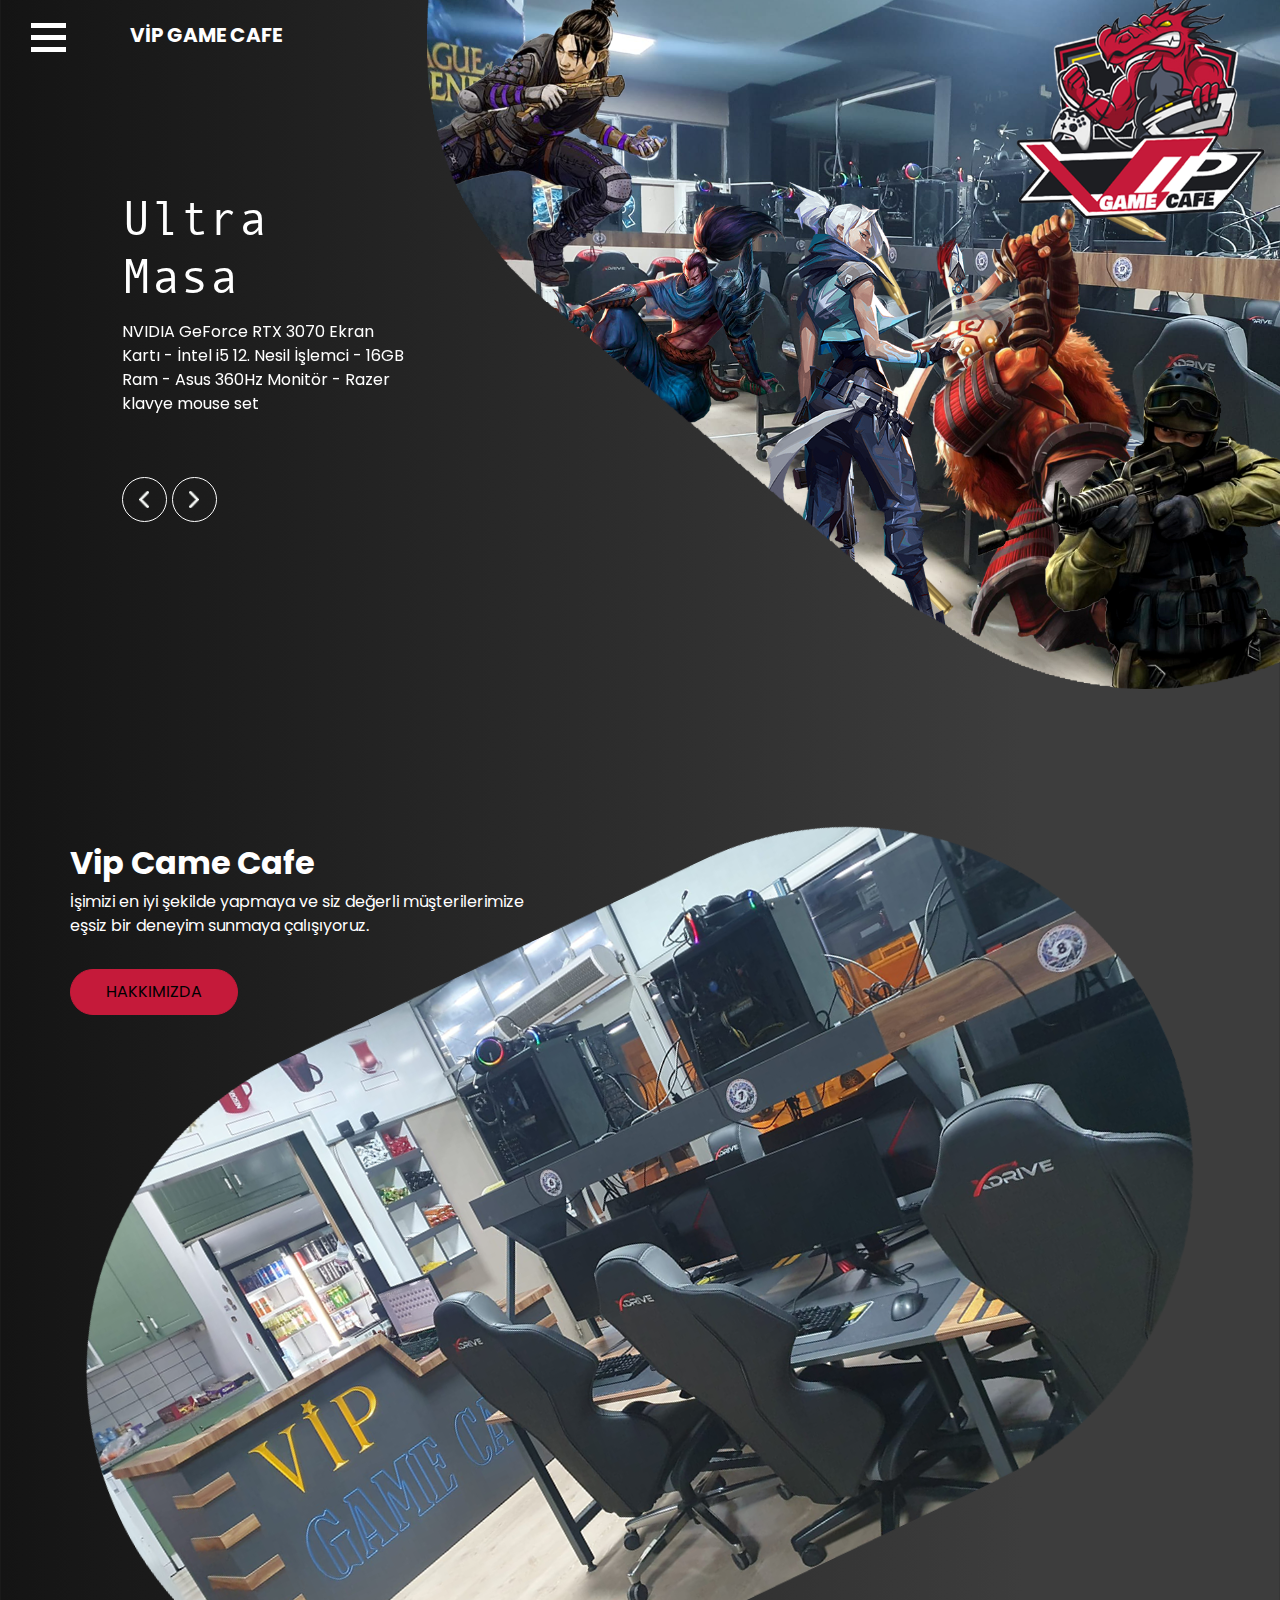
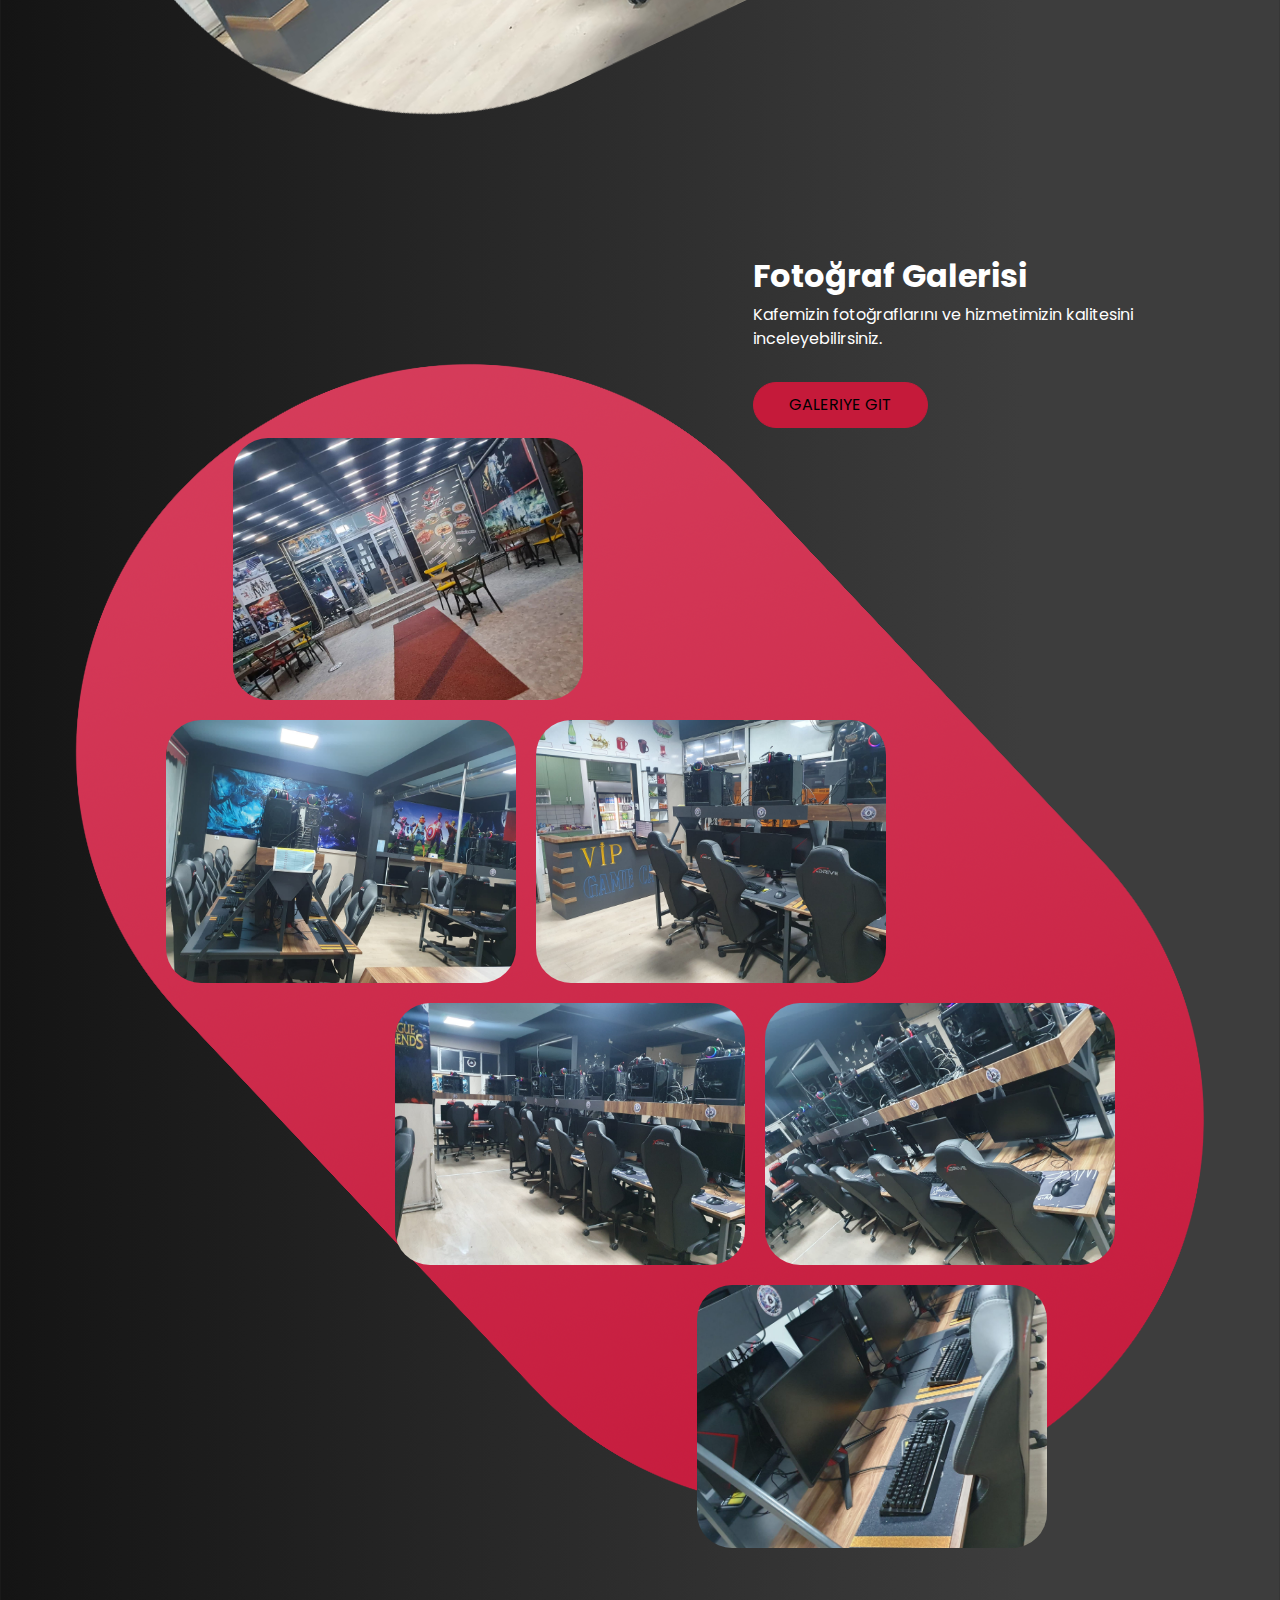
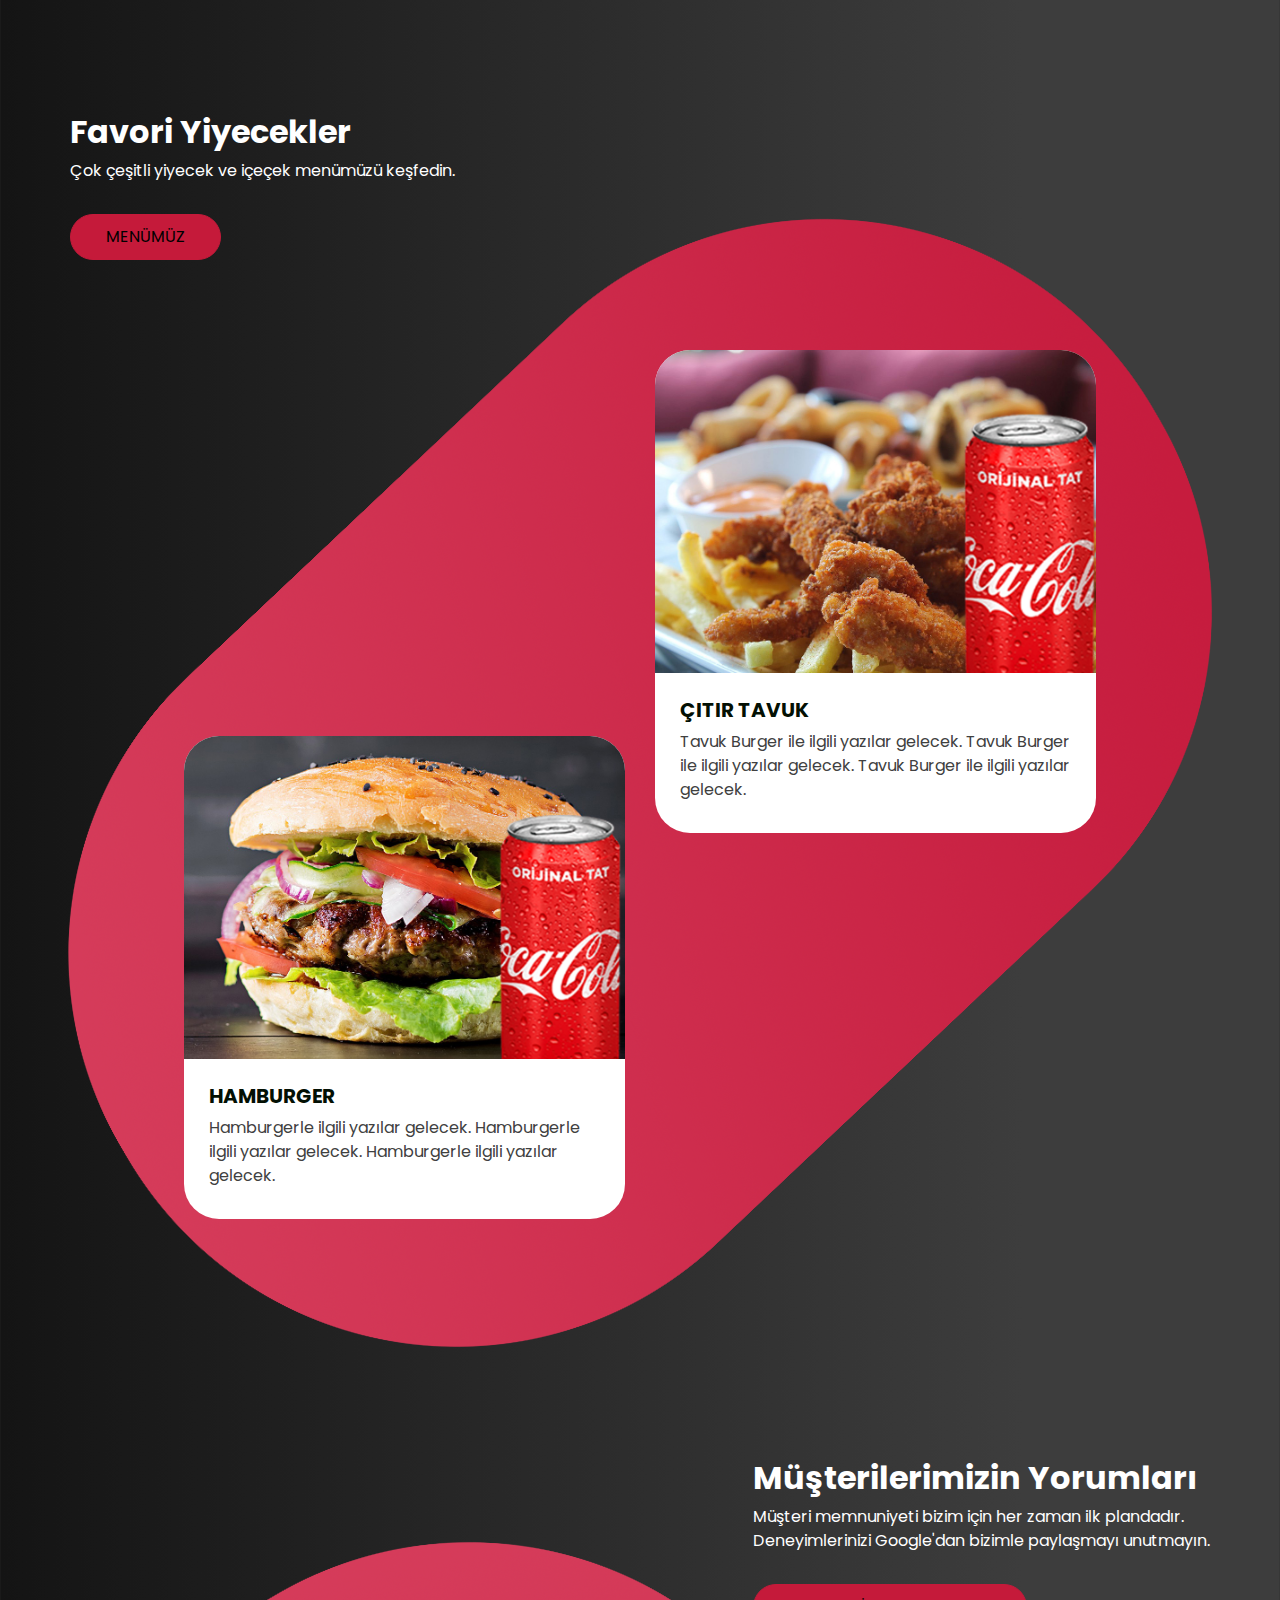
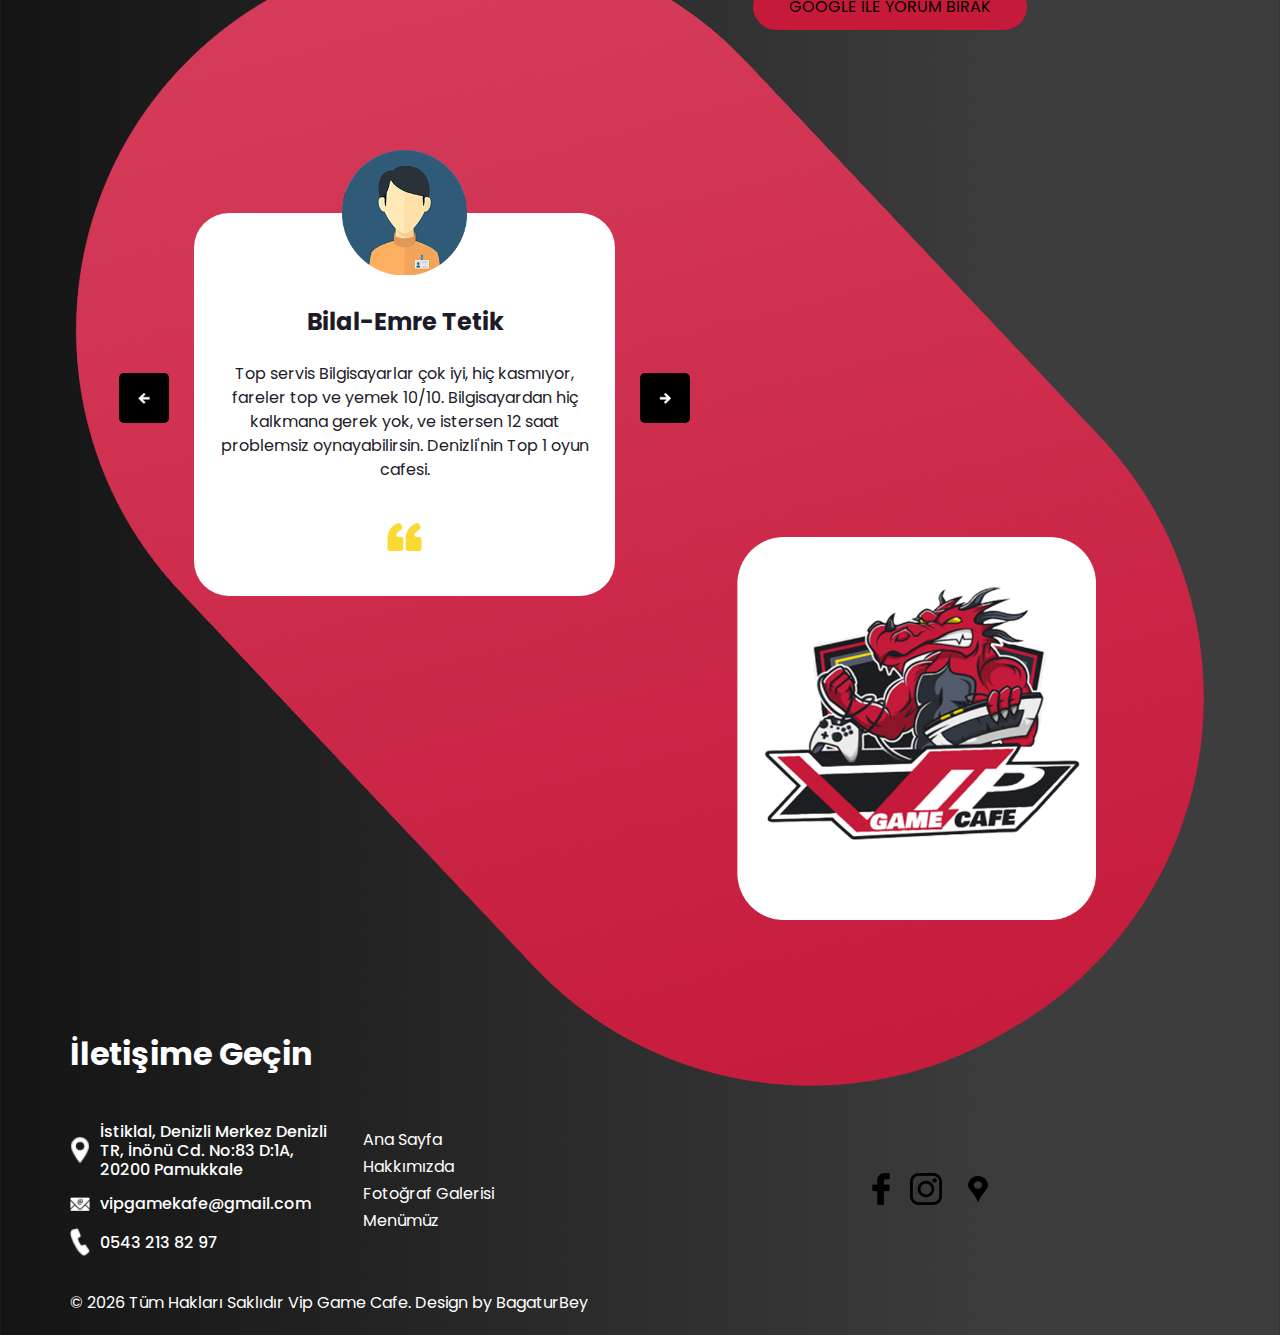
==== index.html @ 2327e2e9 "Add files via upload" ====
<!DOCTYPE html>
<html lang="en">

<head>
  <!-- Basic -->
  <meta charset="utf-8" />
  <meta http-equiv="X-UA-Compatible" content="IE=edge" />
  <!-- Mobile Metas -->
  <meta name="viewport" content="width=device-width, initial-scale=1, shrink-to-fit=no" />
  <!-- Site Metas -->
  <meta name="keywords"
    content="vipgamecafe, vip game cafe, denizli vip game cafe, denizli internet kafe, denizli internet cafe, denizli internet, internet kafe, internet kafe denizli, internet cafe denizli, denizli net, denizli game cafe, denizli game area, denizli pc game cafe, denizli pc game area, denizlinin en iyi internet kafesi, denizli en iyi internet kafe, denizlinin en iyi internet cafesi, denizli en iyi internet cafe, vipgamedenizli, denizlivipgame, vip game denizli, denizli vip game" />
  <meta name="description" content=" Denizlinin en iyi internet kafesi" />
  <meta name="author" content="bagaturbey" />

  <title>Vip Game Cafe</title>

  <!-- slider stylesheet -->
  <link rel="stylesheet" type="text/css"
    href="https://cdnjs.cloudflare.com/ajax/libs/OwlCarousel2/2.3.4/assets/owl.carousel.min.css" />

  <!-- bootstrap core css -->
  <link rel="stylesheet" type="text/css" href="css/bootstrap.css" />

  <!-- Custom styles for this template -->
  <link href=" css/style.css" rel="stylesheet" />
  <!-- responsive style -->
  <link href="css/responsive.css" rel="stylesheet" />

  <script type="text/javascript">
    (function () {
        var options = {
            whatsapp: "905432138297",
            call_to_action: "Merhaba size nasıl yardımcı olabiliriz?",
            position: "right",
        };
        var proto = document.location.protocol, host = "getbutton.io", url = proto + "//static." + host;
        var s = document.createElement('script'); s.type = 'text/javascript'; s.async = true; s.src = url + '/widget-send-button/js/init.js';
        s.onload = function () { WhWidgetSendButton.init(host, proto, options); };
        var x = document.getElementsByTagName('script')[0]; x.parentNode.insertBefore(s, x);
    })();
</script>

</head>

<body>
  <div class="hero_area">
    <!-- header section strats -->
    <header class="header_section">
      <div class="container-fluid">
        <nav class="navbar navbar-expand-lg custom_nav-container d-block">
          <div class="main_nav_menu">
            <div class="fk_width">
              <div class="custom_menu-btn">
                <button onclick="openNav()">
                  <span class="s-1"> </span>
                  <span class="s-2"> </span>
                  <span class="s-3"> </span>
                </button>
              </div>
              <div id="myNav" class="overlay">
                <div class="overlay-content">
                  <a class="" href="index.html">AnaSayfa <span class="sr-only">(current)</span></a>
                  <a class="" href="about.html">Hakkımızda </a>
                  <a class="" href="gallery.html">Fotoğraf Galerisi </a>
                  <a class="" href="blog.html">Menümüz </a>
                </div>
              </div>
            </div>
            <a class="navbar-brand" href="index.html">
              <span>
                VİP GAME CAFE
              </span>
            </a>
          </div>
        </nav>
      </div>
    </header>
    <!-- end header section -->

    <!-- slider section -->
    <section class=" slider_section position-relative">
      <div class="container-fluid">
        <div class="row slider-row">
          <div class="col-lg-3 offset-lg-1">
            <div id="carouselExampleIndicators" class="carousel slide" data-ride="carousel">
              <div class="carousel-inner">
                <div class="carousel-item active">
                  <div class="detail-box">
                    <h1>
                      Ultra <br />
                      Masa
                    </h1>
                    <p>
                      NVIDIA GeForce RTX 3070 Ekran Kartı - İntel i5 12. Nesil İşlemci - 16GB Ram - Asus 360Hz Monitör - Razer klavye mouse set
                    </p>
                  </div>
                </div>
                <div class="carousel-item">
                  <div class="detail-box">
                    <h1>
                      Plus <br />
                      Masa
                    </h1>
                    <p>
                      NVIDIA GeForce RTX 3060Ti Ekran Karı - İntel i5 11. Nesil İşlemci - 16GB Ram - Asus 240Hz Monitör - Razer klavye mouse set
                    </p>
                  </div>
                </div>
                <div class="carousel-item">
                  <div class="detail-box">
                    <h1>
                      Vip <br />
                      Masa
                    </h1>
                    <p>
                      NVIDIA GeForce RTX 2060 & 2060 Super Ekran Karı - İntel i5 10. Nesil İşlemci - 16GB Ram - 165Hz & 144Hz Monitör - Razer klavye mouse set
                    </p>
                  </div>
                </div>
              </div>
              <div class="carousel_control-box">
                <div class="carousel_btn-container">
                  <a class="carousel-control-prev" href="#carouselExampleIndicators" role="button" data-slide="prev">
                    <span class="sr-only">Previous</span>
                  </a>
                  <a class="carousel-control-next" href="#carouselExampleIndicators" role="button" data-slide="next">
                    <span class="sr-only">Next</span>
                  </a>
                </div>
              </div>
            </div>
          </div>
          <div class="col-lg-8 px-0">
            <div class="img-box">
              <img src="images/slider-img.png" alt="vipgamecafe, vip game cafe" />
            </div>
          </div>
        </div>
      </div>
    </section>
    <!-- end slider section -->
  </div>

  <!-- about section -->

  <section class="about_section layout_padding">
    <div class="container">
      <div class="row">
        <div class="col-md-5">
          <div class="detail-box">
            <div class="heading_container">
              <h2>
                Vip Came Cafe
              </h2>
              <p>
                İşimizi en iyi şekilde yapmaya ve siz değerli müşterilerimize eşsiz bir deneyim sunmaya çalışıyoruz.
              </p>
              <a href="about.html">
                Hakkımızda
              </a>
            </div>
          </div>
        </div>
      </div>
    </div>
    <div class="img-box">
      <img src="images/about-img.png" class="about-img" alt="vipgamecafe, vip game cafe" />
    </div>
  </section>

  <!-- end about section -->

  <!-- gallery section -->
  <section class="gallery_section layout_padding-top">
    <div class="container">
      <div class="row">
        <div class="col-lg-5 ml-auto">
          <div class="heading_container">
            <h2>
              Fotoğraf Galerisi
            </h2>
            <p>
              Kafemizin fotoğraflarını ve hizmetimizin kalitesini inceleyebilirsiniz.
            </p>
            <a href="gallery.html">
              Galeriye Git
            </a>
          </div>
        </div>
      </div>
    </div>
    <div class="gallery_container">
      <div class="gallery_bg">
        <img src="images/gallery-bg.png" alt="vipgamecafe, vip game cafe" />
      </div>
      <div class="container">
        <div class="gallery_box">
          <div class="box b1">
            <div class="img-box">
              <img src="images/gallery-1.jpg" alt="vipgamecafe, vip game cafe" />
            </div>
          </div>
          <div class="box b2">
            <div class="img-box">
              <img src="images/gallery-2.jpg" alt="vipgamecafe, vip game cafe" />
            </div>
            <div class="img-box">
              <img src="images/gallery-3.jpg" alt="vipgamecafe, vip game cafe" />
            </div>
          </div>
          <div class="box b3">
            <div class="img-box">
              <img src="images/gallery-4.jpg" alt="vipgamecafe, vip game cafe" />
            </div>
            <div class="img-box">
              <img src="images/gallery-5.jpg" alt="vipgamecafe, vip game cafe" />
            </div>
          </div>
          <div class="box b4">
            <div class="img-box">
              <img src="images/gallery-6.jpg" alt="vipgamecafe, vip game cafe" />
            </div>
          </div>
        </div>
      </div>
    </div>
  </section>
  <!-- end gallery section -->

  <!-- blog section -->

  <section class="blog_section layout_padding">
    <div class="container">
      <div class="row">
        <div class="col-md-5">
          <div class="detail-box">
            <div class="heading_container">
              <h2>
                Favori Yiyecekler
              </h2>
              <p>
                Çok çeşitli yiyecek ve içeçek menümüzü keşfedin.
              </p>
              <a href="blog.html">
                Menümüz
              </a>
            </div>
          </div>
        </div>
      </div>
    </div>
    <div class="blog_container">
      <div class="blog_bg">
        <img src="images/gallery-bg.png" alt="vipgamecafe, vip game cafe" />
      </div>
      <div class="container">
        <div class="blog_box">
          <div class="row">
            <div class="col-md-6">
              <div class="box b1">
                <div class="img-box">
                  <img src="images/blog4.jpg" alt="vipgamecafe, vip game cafe" />
                </div>
                <div class="blog-detail">
                  <div class="blog_title">
                    <h5>
                      Hamburger
                    </h5>
                  </div>
                  <p>
                    Hamburgerle ilgili yazılar gelecek. Hamburgerle ilgili yazılar gelecek. Hamburgerle ilgili yazılar
                    gelecek.
                  </p>
                </div>
              </div>
            </div>
            <div class="col-md-6">
              <div class="box b2">
                <div class="img-box">
                  <img src="images/blog1.jpg" alt="vipgamecafe, vip game cafe" />
                </div>
                <div class="blog-detail">
                  <div class="blog_title">
                    <h5>
                      Çıtır Tavuk
                    </h5>
                  </div>
                  <p>
                    Tavuk Burger ile ilgili yazılar gelecek. Tavuk Burger ile ilgili yazılar gelecek. Tavuk Burger ile
                    ilgili yazılar gelecek.
                  </p>
                </div>
              </div>
            </div>
          </div>
        </div>
      </div>
    </div>
  </section>

  <!-- end blog section -->

  <!-- client section -->

  <section class="client_section layout_padding">
    <div class="container">
      <div class="row">
        <div class="col-lg-5 ml-auto">
          <div class="heading_container">
            <h2>
              Müşterilerimizin Yorumları
            </h2>
            <p>
              Müşteri memnuniyeti bizim için her zaman ilk plandadır. Deneyimlerinizi Google'dan bizimle paylaşmayı unutmayın.
            </p>
            <a href="https://goo.gl/maps/Cx3N8Kkqmcoa3sSp8">
              GOOGLE İLE YORUM BIRAK
            </a>
          </div>
        </div>
      </div>
    </div>
    <div class="client_container">
      <div class="client_bg">
        <img src="images/gallery-bg.png" alt="vipgamecafe, vip game cafe" />
      </div>
      <div class="container">
        <div class="client_box">
          <div class="row">
            <div class="col-lg-6">
              <div class="box b1">
                <div id="carouselExampleControls" class="carousel slide" data-ride="carousel">
                  <div class="carousel-inner">
                    <div class="carousel-item active">
                      <div class="client_content-box layout_padding">
                        <div class="img-box">
                          <img src="images/client.png" alt="vipgamecafe, vip game cafe" />
                        </div>
                        <div class="detail-box">
                          <h4>
                            Bilal-Emre Tetik
                          </h4>
                          <p>
                            Top servis
                            Bilgisayarlar çok iyi, hiç kasmıyor, fareler top ve yemek 10/10. Bilgisayardan hiç kalkmana
                            gerek yok, ve istersen 12 saat problemsiz oynayabilirsin.
                            Denizli'nin Top 1 oyun cafesi.
                          </p>
                          <img src="images/quote.png" alt="vipgamecafe, vip game cafe" />
                        </div>
                      </div>
                    </div>
                    <div class="carousel-item">
                      <div class="client_content-box layout_padding">
                        <div class="img-box">
                          <img src="images/client.png" alt="vipgamecafe, vip game cafe" />
                        </div>
                        <div class="detail-box">
                          <h4>
                            Barkın Alkaya
                          </h4>
                          <p>
                            Müşteriyle ilgilenme çok iyi yemekleri harika hijyeni temizliği iyi kısacası tavsiye ederim
                            sağlam makinelere sahip
                          </p>
                          <img src="images/quote.png" alt="vipgamecafe, vip game cafe" />
                        </div>
                      </div>
                    </div>
                    <div class="carousel-item">
                      <div class="client_content-box layout_padding">
                        <div class="img-box">
                          <img src="images/client.png" alt="" />
                        </div>
                        <div class="detail-box">
                          <h4>
                            görkem (FearLess 1920)
                          </h4>
                          <p>
                            Kulaklık klavye mouse ateş ediyo fiyatları uygun sitemleri fena kaliteli bir mekan oyun
                            oynamak için müthiş bir yer
                          </p>
                          <img src="images/quote.png" alt="vipgamecafe, vip game cafe" />
                        </div>
                      </div>
                    </div>
                    <div class="carousel-item">
                      <div class="client_content-box layout_padding">
                        <div class="img-box">
                          <img src="images/client.png" alt="vipgamecafe, vip game cafe" />
                        </div>
                        <div class="detail-box">
                          <h4>
                            Mustafa Solak
                          </h4>
                          <p>
                            Aşırı kaliteli hizmet ve kaliteli sistemler bunların yanına birde mükemmel tostlar ve
                            hamburgerler tek kelimeyle mükemmel.
                          </p>
                          <img src="images/quote.png" alt="vipgamecafe, vip game cafe" />
                        </div>
                      </div>
                    </div>
                    <div class="carousel-item">
                      <div class="client_content-box layout_padding">
                        <div class="img-box">
                          <img src="images/client.png" alt="vipgamecafe, vip game cafe" />
                        </div>
                        <div class="detail-box">
                          <h4>
                            Emre Kaan
                          </h4>
                          <p>
                            Sistemler kaliteli ve fiyatı uygun hizmet çok güzel ilgili çalışanlar var aynı zamanda
                            atıştırmalıklar ve yemekler efsane
                          </p>
                          <img src="images/quote.png" alt="vipgamecafe, vip game cafe" />
                        </div>
                      </div>
                    </div>
                    <div class="carousel-item">
                      <div class="client_content-box layout_padding">
                        <div class="img-box">
                          <img src="images/client.png" alt="vipgamecafe, vip game cafe" />
                        </div>
                        <div class="detail-box">
                          <h4>
                            Tolga İnal
                          </h4>
                          <p>
                            Vakit geçirmek için çok güzel bir işletme
                          </p>
                          <img src="images/quote.png" alt="vipgamecafe, vip game cafe" />
                        </div>
                      </div>
                    </div>
                    <div class="carousel-item">
                      <div class="client_content-box layout_padding">
                        <div class="img-box">
                          <img src="images/client.png" alt="vipgamecafe, vip game cafe" />
                        </div>
                        <div class="detail-box">
                          <h4>
                            Selim Sertoğlu
                          </h4>
                          <p>
                            Yeni menuye bayıldım müthiş hijyenik bir kafe tavsiye ederim herkese
                          </p>
                          <img src="images/quote.png" alt="vipgamecafe, vip game cafe" />
                        </div>
                      </div>
                    </div>
                    <div class="carousel-item">
                      <div class="client_content-box layout_padding">
                        <div class="img-box">
                          <img src="images/client.png" alt="vipgamecafe, vip game cafe" />
                        </div>
                        <div class="detail-box">
                          <h4>
                            Eren Sözbilir
                          </h4>
                          <p>
                            Kaliteli ve arkadaş ortamı güzel bir kafe.
                          </p>
                          <img src="images/quote.png" alt="vipgamecafe, vip game cafe" />
                        </div>
                      </div>
                    </div>
                    <div class="carousel-item">
                      <div class="client_content-box layout_padding">
                        <div class="img-box">
                          <img src="images/client.png" alt="vipgamecafe, vip game cafe" />
                        </div>
                        <div class="detail-box">
                          <h4>
                            Kayra Baby
                          </h4>
                          <p>
                            Bilgisayarlar mükemmel fiyatlar uygun 2-3 kere gitmeme rağmen gerçekten uygun fiyatlı
                          </p>
                          <img src="images/quote.png" alt="vipgamecafe, vip game cafe" />
                        </div>
                      </div>
                    </div>
                    <div class="carousel-item">
                      <div class="client_content-box layout_padding">
                        <div class="img-box">
                          <img src="images/client.png" alt="vipgamecafe, vip game cafe" />
                        </div>
                        <div class="detail-box">
                          <h4>
                            Emre kaan Dönmez
                          </h4>
                          <p>
                            Kaliteli hizmet güzel yemekler ve samimi ortam çok güzel
                          </p>
                          <img src="images/quote.png" alt="vipgamecafe, vip game cafe" />
                        </div>
                      </div>
                    </div>
                    <div class="carousel-item">
                      <div class="client_content-box layout_padding">
                        <div class="img-box">
                          <img src="images/client.png" alt="vipgamecafe, vip game cafe" />
                        </div>
                        <div class="detail-box">
                          <h4>
                            Abdurrahman kocadağ
                          </h4>
                          <p>
                            Yeni menuler harika. Cıtır tavuk cizburger lezzetkeri harika
                          </p>
                          <img src="images/quote.png" alt="vipgamecafe, vip game cafe" />
                        </div>
                      </div>
                    </div>
                    <div class="carousel-item">
                      <div class="client_content-box layout_padding">
                        <div class="img-box">
                          <img src="images/client.png" alt="vipgamecafe, vip game cafe" />
                        </div>
                        <div class="detail-box">
                          <h4>
                            Kemal Taşkın
                          </h4>
                          <p>
                            Yeni gelen menü çok güzel bayıldımm
                          </p>
                          <img src="images/quote.png" alt="vipgamecafe, vip game cafe" />
                        </div>
                      </div>
                    </div>
                    <div class="carousel-item">
                      <div class="client_content-box layout_padding">
                        <div class="img-box">
                          <img src="images/client.png" alt="vipgamecafe, vip game cafe" />
                        </div>
                        <div class="detail-box">
                          <h4>
                            Tahsin Ersoy
                          </h4>
                          <p>
                            Çok Mükemmel bir yer Çalışan Abimiz Çok Kibar Ve 1 buçuk saat oynadık kardeşimle Sadece 28
                            TL tuttu. ÇOK İYİ ÖNERİRİM
                          </p>
                          <img src="images/quote.png" alt="vipgamecafe, vip game cafe" />
                        </div>
                      </div>
                    </div>
                    <div class="carousel-item">
                      <div class="client_content-box layout_padding">
                        <div class="img-box">
                          <img src="images/client.png" alt="vipgamecafe, vip game cafe" />
                        </div>
                        <div class="detail-box">
                          <h4>
                            Cengizhan Capar
                          </h4>
                          <p>
                            Kaliteli güzel düzenli bir yer mekan sahibi de iyi ancak oturan kisiler biraz ellenmesi
                            lazım 1yıldız ondan kirdim
                          </p>
                          <img src="images/quote.png" alt="vipgamecafe, vip game cafe" />
                        </div>
                      </div>
                    </div>
                    <div class="carousel-item">
                      <div class="client_content-box layout_padding">
                        <div class="img-box">
                          <img src="images/client.png" alt="vipgamecafe, vip game cafe" />
                        </div>
                        <div class="detail-box">
                          <h4>
                            Ali Gökhan Akin
                          </h4>
                          <p>
                            Çok iyiydi herkese tercih ederim
                          </p>
                          <img src="images/quote.png" alt="vipgamecafe, vip game cafe" />
                        </div>
                      </div>
                    </div>
                    <div class="carousel-item">
                      <div class="client_content-box layout_padding">
                        <div class="img-box">
                          <img src="images/client.png" alt="vipgamecafe, vip game cafe" />
                        </div>
                        <div class="detail-box">
                          <h4>
                            Seymen Güzelordu
                          </h4>
                          <p>
                            Güzel ilgili bir internet kafe sürekli müşterileri ile sahibi baya iyi. Yemekleri iyi
                            fiyatlar
                            uygun. Bilgisayarlar güzel tavsiye ederim
                          </p>
                          <img src="images/quote.png" alt="vipgamecafe, vip game cafe" />
                        </div>
                      </div>
                    </div>
                    <div class="carousel-item">
                      <div class="client_content-box layout_padding">
                        <div class="img-box">
                          <img src="images/client.png" alt="vipgamecafe, vip game cafe" />
                        </div>
                        <div class="detail-box">
                          <h4>
                            mustafa karaca
                          </h4>
                          <p>
                            Gayet güzel ve temiz bir kafe.oyun oynama zevkininiz rahat bir şekilde yaşayabilirsiniz.
                          </p>
                          <img src="images/quote.png" alt="vipgamecafe, vip game cafe" />
                        </div>
                      </div>
                    </div>
                    <div class="carousel-item">
                      <div class="client_content-box layout_padding">
                        <div class="img-box">
                          <img src="images/client.png" alt="vipgamecafe, vip game cafe" />
                        </div>
                        <div class="detail-box">
                          <h4>
                            iTz Marco
                          </h4>
                          <p>
                            Harika ötesi bir yer her geldiğimde En iyi masalara oturuyorum fakat bazı kullanıcıların
                            belirttiği
                            gibi koltuklarda kol koyma yerlerinde yukarı çekiyorum kolumu koyunca aşağı iniyor bu yüzden
                            hem
                            rahatsız oluyor hem de oyunu oynayamıyorum fakat düzeltileceğine eminin mükemmel ilgili ve
                            güler
                            yüzlü çalışanları olan bir İnternet Cafe (KOLTUK KOLLARI AYARLANILABİLİR OLDUĞU İÇİN
                            MÜŞTERİLER BUNU
                            FARK EDEMEMİŞ)
                          </p>
                          <img src="images/quote.png" alt="vipgamecafe, vip game cafe" />
                        </div>
                      </div>
                    </div>
                    <div class="carousel-item">
                      <div class="client_content-box layout_padding">
                        <div class="img-box">
                          <img src="images/client.png" alt="vipgamecafe, vip game cafe" />
                        </div>
                        <div class="detail-box">
                          <h4>
                            Kenan Kodal
                          </h4>
                          <p>
                            İyi hizmet veren gençlerin yoğun talebi olan bir mekan
                          </p>
                          <img src="images/quote.png" alt="vipgamecafe, vip game cafe" />
                        </div>
                      </div>
                    </div>
                    <div class="carousel-item">
                      <div class="client_content-box layout_padding">
                        <div class="img-box">
                          <img src="images/client.png" alt="vipgamecafe, vip game cafe" />
                        </div>
                        <div class="detail-box">
                          <h4>
                            Serhat Kayir
                          </h4>
                          <p>
                            Gerçekten klavye,fare,kulaklık cok iyi bilgisayar lar cok güzel hemde ucuz tavsiye ederim
                          </p>
                          <img src="images/quote.png" alt="vipgamecafe, vip game cafe" />
                        </div>
                      </div>
                    </div>
                    <div class="carousel-item">
                      <div class="client_content-box layout_padding">
                        <div class="img-box">
                          <img src="images/clientg.png" alt="vipgamecafe, vip game cafe" />
                        </div>
                        <div class="detail-box">
                          <h4>
                            hande kılık
                          </h4>
                          <p>
                            Yorumları okudum da gerçekten başarılı bir işletmeye nasıl çamur atılır Koltukları çok güzel
                            temizlik konusunda çok hassaslar Lütfen karalama yapmayalım Doğruları yazalım Kesinlikle
                            tavsiye
                            ederim
                          </p>
                          <img src="images/quote.png" alt="vipgamecafe, vip game cafe" />
                        </div>
                      </div>
                    </div>
                  </div>
                  <a class="carousel-control-prev" href="#carouselExampleControls" role="button" data-slide="prev">
                    <span class="sr-only">Previous</span>
                  </a>
                  <a class="carousel-control-next" href="#carouselExampleControls" role="button" data-slide="next">
                    <span class="sr-only">Next</span>
                  </a>
                </div>
              </div>
            </div>
            <div class="col-lg-6">
              <div class="box b2">
                <div class="camera_img-box">
                  <img src="images/camera.png" alt="vipgamecafe, vip game cafe" />
                </div>
              </div>
            </div>
          </div>
        </div>
      </div>
    </div>
  </section>

  <!-- end client section -->

  <!-- info section -->

  <section class="info_section ">
    <div class="info_container layout_padding-top">
      <div class="container">
        <div class="heading_container">
          <h2>
            İletişime Geçin
          </h2>
        </div>
        <div class="info_main">
          <div class="row">
            <div class="col-md-4 col-lg-3">
              <div class="info_contact ">
                <a class="link-box">
                  <div class="img-box">
                    <img src="images/location.png" alt="vipgamecafeadres, vip game cafe adres" />
                  </div>
                  <div class="detail-box">
                    <h6>
                      İstiklal, Denizli Merkez Denizli TR, İnönü Cd. No:83 D:1A, 20200 Pamukkale
                    </h6>
                  </div>
                </a>
                <a class="link-box">
                  <div class="img-box">
                    <img src="images/mail.png" alt="vipgamecafemail, vip game cafe mail" />
                  </div>
                  <div class="detail-box">
                    <h6>
                      vipgamekafe@gmail.com
                    </h6>
                  </div>
                </a>
                <a class="link-box">
                  <div class="img-box">
                    <img src="images/call.png" alt="vipgamecafetelefon, vip game cafe telefon" />
                  </div>
                  <div class="detail-box">
                    <h6>
                      0543 213 82 97
                    </h6>
                  </div>
                </a>
              </div>
            </div>
            <div class="col-md-2 col-lg-3">
              <div class="info_link-box">
                <ul>
                  <li class=" ">
                    <a class="" href="index.html">Ana Sayfa <span class="sr-only">(current)</span></a>
                  </li>
                  <li class="">
                    <a class="" href="about.html">Hakkımızda </a>
                  </li>
                  <li class="">
                    <a class="" href="gallery.html">Fotoğraf Galerisi </a>
                  </li>
                  <li class="">
                    <a class="" href="blog.html">Menümüz </a>
                  </li>
                </ul>
              </div>
            </div>
            <div class="col-md-6 ">
              <div class="social_box">
                <a href="https://www.facebook.com/vipgamecafe/">
                  <img src="images/facebook.png" alt="vipgamecafefacebook, vip game cafe facebook" />
                </a>
                <a href="https://www.instagram.com/vipgamecafe">
                  <img src="images/instagram.png" alt="vipgamecafeinstagram, vip game cafe instagram" />
                </a>
                <a href="https://goo.gl/maps/Cx3N8Kkqmcoa3sSp8">
                  <img src="images/twitter.png" alt="vipgamecafegoogle, vip game cafe google" />
                </a>
              </div>
            </div>
          </div>
        </div>
      </div>
    </div>
  </section>

  <!-- end info section -->

  <!-- footer section -->
  <footer class="footer_section ">
    <div class="container">
      <p>
        &copy; <span id="displayYear"></span> Tüm Hakları Saklıdır Vip Game Cafe. Design by
        <a href="https://bagaturbey.com" target="_blank">BagaturBey</a>
      </p>
    </div>
  </footer>
  <!-- footer section -->

  <script src="js/jquery-3.4.1.min.js"></script>
  <script src="js/bootstrap.js"></script>
  <script src="https://cdnjs.cloudflare.com/ajax/libs/OwlCarousel2/2.3.4/owl.carousel.min.js"></script>
  <script src="js/custom.js"></script>
</body>

</html>
---- css/style.css ----
@import url("https://fonts.googleapis.com/css2?family=Open+Sans:wght@400;700&family=Poppins:wght@400;500;700&display=swap");
@font-face {
  font-family: "Andale Mono";
  src: url(../fonts/AndaleMono.ttf);
}

html {
  scroll-behavior: smooth;
  overflow-x: hidden;
}

body {
  font-family: "Poppins", sans-serif;
  color: #ffffff;
  background: linear-gradient(90deg, rgb(20, 20, 20) 0%, rgb(61,61,61) 80%);
}

.layout_margin {
  margin-top: 90px;
  margin-bottom: 90px;
}

.layout_padding {
  padding-top: 120px;
  padding-bottom: 120px;
}

.layout_padding2 {
  padding-top: 45px;
  padding-bottom: 45px;
}

.layout_padding2-top {
  padding-top: 45px;
}

.layout_padding2-bottom {
  padding-bottom: 45px;
}

.layout_padding-top {
  padding-top: 120px;
}

.layout_padding-bottom {
  padding-bottom: 120px;
}

.heading_container {
  display: -webkit-box;
  display: -ms-flexbox;
  display: flex;
  -webkit-box-orient: vertical;
  -webkit-box-direction: normal;
      -ms-flex-direction: column;
          flex-direction: column;
  -webkit-box-align: start;
      -ms-flex-align: start;
          align-items: flex-start;
  color: #ffffff;
}

.heading_container h2 {
  font-weight: bold;
}

.heading_container a {
  display: inline-block;
  background: #C51A3A;
  color: #000000;
  padding: 10px 35px;
  border-radius: 30px;
  border: 1px solid #C51A3A;
  -webkit-transition: all 0.3s;
  transition: all 0.3s;
  text-transform: uppercase;
  margin-top: 15px;
}

.heading_container a:hover {
  background: transparent;
  color: #C51A3A;
}

@-webkit-keyframes hueAnimate {
  0% {
    -webkit-filter: hue-rotate(0deg);
            filter: hue-rotate(0deg);
  }
  100% {
    -webkit-filter: hue-rotate(360deg);
            filter: hue-rotate(360deg);
  }
}

@keyframes hueAnimate {
  0% {
    -webkit-filter: hue-rotate(0deg);
            filter: hue-rotate(0deg);
  }
  100% {
    -webkit-filter: hue-rotate(360deg);
            filter: hue-rotate(360deg);
  }
}

/*header section*/
.hero_area {
  position: relative;
}

.sub_page .info_section .social_box {
  -webkit-filter: invert(100%);
          filter: invert(100%);
}

.header_section .container-fluid {
  padding-right: 25px;
  padding-left: 25px;
}

.header_section .nav_container {
  margin: 0 auto;
}

.custom_nav-container.navbar-expand-lg .navbar-nav .nav-link img {
  width: 22px;
  margin-right: 15px;
}

.custom_nav-container.navbar-expand-lg .navbar-nav .nav-link {
  padding: 0px 25px;
  color: #fefeff;
  text-align: center;
  font-family: "Roboto", sans-serif;
}

.custom_menu-btn {
  z-index: 9;
  position: absolute;
  left: 0;
  top: 15px;
}

.custom_menu-btn button {
  outline: none;
  border: none;
  background-color: transparent;
}

.custom_menu-btn span {
  display: block;
  width: 35px;
  height: 5px;
  background-color: #fff;
  margin: 7px 0;
  -webkit-transition: all 0.3s;
  transition: all 0.3s;
}

.custom_menu-btn .s-2 {
  -webkit-transition: all 0.1s;
  transition: all 0.1s;
}

.menu_btn-style {
  position: fixed;
  left: 22px;
  top: 15px;
}

.menu_btn-style button {
  -webkit-transform: translateX(14px);
          transform: translateX(14px);
}

.menu_btn-style button .s-1 {
  -webkit-transform: rotate(45deg) translateY(17px);
          transform: rotate(45deg) translateY(17px);
}

.menu_btn-style button .s-2 {
  -webkit-transform: translateX(-100px);
          transform: translateX(-100px);
}

.menu_btn-style button .s-3 {
  -webkit-transform: rotate(-45deg) translateY(-17px);
          transform: rotate(-45deg) translateY(-17px);
}

.position-unset {
  position: unset;
}

.navbar-expand-lg .navbar-collapse {
  -webkit-box-flex: 0;
      -ms-flex-positive: 0;
          flex-grow: 0;
}

.overlay {
  height: 100%;
  width: 0;
  position: fixed;
  z-index: 1;
  top: 0;
  left: 0;
  background: rgba(0, 0, 0, 0.95);
  overflow-x: hidden;
  -webkit-transition: 0.5s;
  transition: 0.5s;
}

.overlay .closebtn {
  position: absolute;
  top: 0;
  right: 30px;
  font-size: 60px;
}

.overlay a {
  display: inline-block;
  padding: 10px 15px;
  text-decoration: none;
  font-size: 18px;
  text-transform: uppercase;
  color: #ffffff;
  margin: 10px 0;
  display: block;
  -webkit-transition: 0.3s;
  transition: 0.3s;
  border: 1.5px solid #ffffff;
  border-radius: 5px;
  width: 190px;
}

.overlay a:hover {
  border-color: transparent;
  background-color: #ffffff;
}

.overlay-content {
  position: relative;
  top: 20%;
  width: 100%;
  text-align: center;
  margin-top: 30px;
  display: -webkit-box;
  display: -ms-flexbox;
  display: flex;
  -webkit-box-orient: vertical;
  -webkit-box-direction: normal;
      -ms-flex-direction: column;
          flex-direction: column;
  -webkit-box-align: center;
      -ms-flex-align: center;
          align-items: center;
}

.menu_width {
  width: 100%;
}

.scroll-y-hidden {
  overflow-y: hidden;
}

a,
a:hover,
a:focus {
  text-decoration: none;
}

a:hover,
a:focus {
  color: initial;
}

.btn,
.btn:focus {
  outline: none !important;
  -webkit-box-shadow: none;
          box-shadow: none;
}

.fk_width {
  width: 105px;
}

.custom_nav-container .nav_search-btn {
  background-image: url(../images/search-icon.png);
  background-size: 18px;
  background-repeat: no-repeat;
  width: 35px;
  height: 35px;
  padding: 0;
  border: none;
  background-position: center;
}

.navbar-brand {
  display: -webkit-box;
  display: -ms-flexbox;
  display: flex;
}

.navbar-brand span {
  color: #ffffff;
  font-weight: bold;
  text-transform: uppercase;
}

.custom_nav-container {
  z-index: 99999;
  padding: 15px 0;
  -webkit-box-pack: start;
      -ms-flex-pack: start;
          justify-content: flex-start;
}

.custom_nav-container .navbar-toggler {
  outline: none;
}

.custom_nav-container .navbar-toggler .navbar-toggler-icon {
  background-image: url(../images/menu.png);
  background-size: 55px;
}

.main_nav_menu {
  display: -webkit-box;
  display: -ms-flexbox;
  display: flex;
}

.user_option {
  display: -webkit-box;
  display: -ms-flexbox;
  display: flex;
  -webkit-box-align: center;
      -ms-flex-align: center;
          align-items: center;
  margin-left: 45px;
}

.user_option a {
  display: -webkit-box;
  display: -ms-flexbox;
  display: flex;
  -webkit-box-align: center;
      -ms-flex-align: center;
          align-items: center;
  margin-right: 35px;
  color: #ffffff;
  text-transform: uppercase;
}

.user_option a img {
  width: 20px;
  margin-right: 10px;
}

.user_option a span {
  color: #ffffff;
}

/*end header section*/
.slider_section {
  padding-top: 45px;
}

.slider_section #carouselExampleIndicators {
  -webkit-box-flex: 1;
      -ms-flex: 1;
          flex: 1;
}

.slider_section .detail-box {
  color: #ffffff;
  margin-top: 75px;
}

.slider_section .detail-box h1 {
  font-size: 3rem;
  font-family: "Andale Mono";
}

.slider_section .detail-box p {
  margin-top: 15px;
}

.slider_section .detail-box a {
  display: inline-block;
  background: #C51A3A;
  color: #000000;
  padding: 10px 25px;
  border-radius: 30px;
  border: 1px solid #C51A3A;
  -webkit-transition: all 0.3s;
  transition: all 0.3s;
  text-transform: uppercase;
  margin-top: 35px;
}

.slider_section .detail-box a:hover {
  background: transparent;
  color: #C51A3A;
}

.slider_section .img-box {
  margin-top: -125px;
}

.slider_section .img-box img {
  width: 100%;
}

.slider_section .img-box::before {
  content: "";
  position: absolute;
  top: -135px;
  left: 0;
  width: 100%;
  height: 100%;
  background: -webkit-gradient(linear, left top, left bottom, from(#000000), color-stop(transparent), to(transparent));
  background: linear-gradient(to bottom, #000000, transparent, transparent);
  z-index: 1;
  display: none;
}

.slider_section .carousel_control-box {
  display: -webkit-box;
  display: -ms-flexbox;
  display: flex;
  -webkit-box-align: center;
      -ms-flex-align: center;
          align-items: center;
  margin-top: 45px;
}

.slider_section .carousel_btn-container {
  width: 95px;
  min-width: 95px;
  display: -webkit-box;
  display: -ms-flexbox;
  display: flex;
  -webkit-box-pack: justify;
      -ms-flex-pack: justify;
          justify-content: space-between;
  z-index: 999;
}

.slider_section .carousel_btn-container .carousel-control-prev,
.slider_section .carousel_btn-container .carousel-control-next {
  position: unset;
  width: 45px;
  height: 45px;
  border: none;
  border-radius: 100%;
  opacity: 1;
  background-repeat: no-repeat;
  background-size: 10px;
  background-position: center;
  border: 1.5px solid #ffffff;
  background-color: transparent;
}

.slider_section .carousel_btn-container .carousel-control-prev:hover,
.slider_section .carousel_btn-container .carousel-control-next:hover {
  background-color: #C51A3A;
  border-color: transparent;
}

.slider_section .carousel_btn-container .carousel-control-prev {
  background-image: url(../images/prev.png);
}

.slider_section .carousel_btn-container .carousel-control-next {
  background-image: url(../images/next.png);
}

.slider_section .carousel-indicators {
  width: 550px;
  min-width: 550px;
  position: relative;
  margin: 0;
  margin-left: 35px;
  -webkit-box-pack: justify;
      -ms-flex-pack: justify;
          justify-content: space-between;
}

.slider_section .carousel-indicators::before {
  content: "";
  width: calc(100% - 75px);
  height: 1px;
  position: absolute;
  top: 50%;
  left: calc(50% - 8px);
  -webkit-transform: translate(-50%, -50%);
          transform: translate(-50%, -50%);
  background-color: #ffffff;
}

.slider_section .carousel-indicators .ol_design {
  width: 20px;
  height: 20px;
  position: absolute;
  top: 50%;
  left: calc(0% + 35px);
  -webkit-transform: translate(-50%, -50%);
          transform: translate(-50%, -50%);
  border-radius: 100%;
  background-color: #C51A3A;
  -webkit-transition: all .3s;
  transition: all .3s;
  z-index: 2;
}

.slider_section .carousel-indicators li {
  height: auto;
  border: none;
  opacity: 1;
  color: #ffffff;
  text-indent: 0;
  background-color: transparent;
}

.about_section .detail-box {
  margin: 35px auto;
  position: relative;
  z-index: 2;
}

.about_section .img-box {
  width: 90%;
  margin: auto;
  position: relative;
  background-repeat: no-repeat;
  margin-top: -125px;
}

.about_section .img-box .play_btn {
  background: #C51A3A;
  display: -webkit-box;
  display: -ms-flexbox;
  display: flex;
  -webkit-box-align: center;
      -ms-flex-align: center;
          align-items: center;
  -webkit-box-pack: center;
      -ms-flex-pack: center;
          justify-content: center;
  border-radius: 100%;
  width: 75px;
  height: 75px;
  position: absolute;
  z-index: 3;
  top: 50%;
  left: 50%;
  -webkit-transform: translate(-50%, -50%);
          transform: translate(-50%, -50%);
}

.about_section .img-box .play_btn button {
  -webkit-box-shadow: none;
          box-shadow: none;
  background-color: transparent;
  border: none;
  position: relative;
  z-index: 5;
}

.about_section .img-box .play_btn a {
  background: #C51A3A;
  display: -webkit-box;
  display: -ms-flexbox;
  display: flex;
  -webkit-box-align: center;
      -ms-flex-align: center;
          align-items: center;
  -webkit-box-pack: center;
      -ms-flex-pack: center;
          justify-content: center;
  border-radius: 100%;
  width: 75px;
  height: 75px;
  position: relative;
  z-index: 5;
}

.about_section .img-box .play_btn img {
  width: 20px;
  margin-left: 3px;
}

.about_section .img-box .play_btn::before {
  content: "";
  width: 100%;
  height: 100%;
  position: absolute;
  top: 50%;
  left: 50%;
  background: #C51A3A;
  opacity: 1;
  border-radius: 100%;
  -webkit-transform: translate(-50%, -50%);
          transform: translate(-50%, -50%);
}

.about_section .img-box .play_btn::before {
  z-index: 2;
  -webkit-animation: before-animation 1500ms infinite;
          animation: before-animation 1500ms infinite;
}

@-webkit-keyframes before-animation {
  0% {
    -webkit-transform: translateX(-50%) translateY(-50%) translateZ(0) scale(1);
            transform: translateX(-50%) translateY(-50%) translateZ(0) scale(1);
    opacity: 1;
  }
  100% {
    -webkit-transform: translateX(-50%) translateY(-50%) translateZ(0) scale(1.5);
            transform: translateX(-50%) translateY(-50%) translateZ(0) scale(1.5);
    opacity: 0;
  }
}

@keyframes before-animation {
  0% {
    -webkit-transform: translateX(-50%) translateY(-50%) translateZ(0) scale(1);
            transform: translateX(-50%) translateY(-50%) translateZ(0) scale(1);
    opacity: 1;
  }
  100% {
    -webkit-transform: translateX(-50%) translateY(-50%) translateZ(0) scale(1.5);
            transform: translateX(-50%) translateY(-50%) translateZ(0) scale(1.5);
    opacity: 0;
  }
}

.about_section .img-box .about-img {
  width: 100%;
  -webkit-transform: rotate(-25deg);
          transform: rotate(-25deg);
  -webkit-animation: hueAnimate .7s infinite;
          animation: hueAnimate .7s infinite;
}

.about_section .btn-box {
  display: -webkit-box;
  display: -ms-flexbox;
  display: flex;
  -webkit-box-pack: center;
      -ms-flex-pack: center;
          justify-content: center;
  margin-top: 75px;
  margin-bottom: 175px;
}

.about_section .btn-box a {
  display: inline-block;
  background: #ffffff;
  color: #000000;
  padding: 10px 40px;
  border-radius: 30px;
  border: 1px solid #ffffff;
  -webkit-transition: all 0.3s;
  transition: all 0.3s;
}

.about_section .btn-box a:hover {
  background: transparent;
  color: #ffffff;
}

.gallery_section .gallery_container {
  position: relative;
  max-width: 1500px;
  margin: auto;
}

.gallery_section .gallery_container .gallery_bg {
  position: absolute;
  width: 100%;
  top: 10%;
  margin-left: 0;
  -webkit-transform: rotate(45deg);
          transform: rotate(45deg);
  z-index: -1;
}

.gallery_section .gallery_container .gallery_bg img {
  width: 100%;
}

.gallery_section .gallery_container .gallery_box {
  width: 85%;
  margin: auto;
}

.gallery_section .gallery_container .box {
  display: -webkit-box;
  display: -ms-flexbox;
  display: flex;
}

.gallery_section .gallery_container .box.b1 .img-box {
  margin-left: 8%;
}

.gallery_section .gallery_container .box.b3 {
  -webkit-box-pack: end;
      -ms-flex-pack: end;
          justify-content: flex-end;
}

.gallery_section .gallery_container .box.b4 {
  -webkit-box-pack: end;
      -ms-flex-pack: end;
          justify-content: flex-end;
}

.gallery_section .gallery_container .box.b4 .img-box {
  margin-right: 8%;
}

.gallery_section .gallery_container .box .img-box {
  position: relative;
  margin: 10px;
  border-radius: 35px;
  overflow: hidden;
  width: 350px;
}

.gallery_section .gallery_container .box .img-box img {
  width: 100%;
}

.gallery_section .gallery_container .box .img-box h5 {
  color: #031003;
  position: absolute;
  margin: 0;
  top: 50%;
  left: 50%;
  -webkit-transform: translate(-50%, -50%);
          transform: translate(-50%, -50%);
  text-transform: uppercase;
}

.blog_section .detail-box {
  margin: 35px auto;
  position: relative;
  z-index: 2;
}

.blog_section .blog_container {
  position: relative;
  max-width: 1500px;
  margin: auto;
}

.blog_section .blog_container .blog_bg {
  position: absolute;
  width: 100%;
  top: 10%;
  margin-left: 0;
  -webkit-transform: rotate(-45deg);
          transform: rotate(-45deg);
  z-index: -1;
}

.blog_section .blog_container .blog_bg img {
  width: 100%;
}

.blog_section .blog_box {
  width: 80%;
  margin: auto;
}

.blog_section .box {
  margin-top: 55px;
  background-color: #ffffff;
  border-radius: 35px;
  overflow: hidden;
}

.blog_section .box.b1 {
  margin-top: 100%;
}

.blog_section .box .img-box {
  position: relative;
}

.blog_section .box .img-box img {
  width: 100%;
}

.blog_section .box .blog-detail {
  padding: 25px 25px 15px;
}

.blog_section .box .blog-detail .blog_post {
  display: -webkit-box;
  display: -ms-flexbox;
  display: flex;
  -webkit-box-pack: justify;
      -ms-flex-pack: justify;
          justify-content: space-between;
}

.blog_section .box .blog-detail .blog_post h6 {
  color: #c2bebe;
}

.blog_section .box .blog-detail h5 {
  color: #031003;
  text-transform: uppercase;
  font-weight: bold;
}

.blog_section .box .blog-detail p {
  color: #404040;
}

.client_section .client_container {
  position: relative;
  max-width: 1500px;
  margin: auto;
}

.client_section .client_container .client_bg {
  position: absolute;
  width: 100%;
  top: 10%;
  margin-left: 0;
  -webkit-transform: rotate(45deg);
          transform: rotate(45deg);
  z-index: -1;
}

.client_section .client_container .client_bg img {
  width: 100%;
}

.client_section .client_box {
  width: 80%;
  margin: auto;
}

.client_section .box {
  position: relative;
}

.client_section .client_content-box {
  display: -webkit-box;
  display: -ms-flexbox;
  display: flex;
  -webkit-box-orient: vertical;
  -webkit-box-direction: normal;
      -ms-flex-direction: column;
          flex-direction: column;
  -webkit-box-align: center;
      -ms-flex-align: center;
          align-items: center;
  text-align: center;
  margin: 0 10px;
}

.client_section .client_content-box .img-box {
  width: 125px;
  border-radius: 100%;
  margin-bottom: -62px;
  position: relative;
  z-index: 2;
}

.client_section .client_content-box .img-box img {
  width: 100%;
}

.client_section .client_content-box .detail-box {
  padding: 95px 25px 45px 25px;
  background-color: #ffffff;
  border-radius: 35px;
}

.client_section .client_content-box .detail-box h4 {
  color: #1d1b28;
  font-weight: bold;
}

.client_section .client_content-box .detail-box p {
  color: #1d1b28;
  margin-top: 25px;
}

.client_section .client_content-box .detail-box img {
  width: 35px;
  margin-top: 25px;
}

.client_section .carousel-control-prev,
.client_section .carousel-control-next {
  width: 50px;
  height: 50px;
  background-color: #000000;
  opacity: 1;
  top: 50%;
  background-repeat: no-repeat;
  background-position: center;
  background-size: 12px;
  border-radius: 5px;
}

.client_section .carousel-control-prev:hover,
.client_section .carousel-control-next:hover {
  background-color: #C51A3A;
}

.client_section .carousel-control-prev {
  background-image: url(../images/prev-arrow.png);
  left: -65px;
}

.client_section .carousel-control-next {
  background-image: url(../images/next-arrow.png);
  right: -65px;
}

.client_section .camera_img-box {
  margin-top: 115%;
}

.client_section .camera_img-box img {
  width: 100%;
}

/* info section */
.info_section {
  position: relative;
  margin-top: -125px;
}

.info_section .heading_container {
  margin-bottom: 25px;
}

.info_section .info_main .row {
  -webkit-box-align: center;
      -ms-flex-align: center;
          align-items: center;
}

.info_section .info_logo {
  display: -webkit-box;
  display: -ms-flexbox;
  display: flex;
}

.info_section .info_logo img {
  width: 65px;
}

.info_section .social_box {
  display: -webkit-box;
  display: -ms-flexbox;
  display: flex;
  -webkit-box-align: center;
      -ms-flex-align: center;
          align-items: center;
  -webkit-box-pack: center;
      -ms-flex-pack: center;
          justify-content: center;
}

.info_section .social_box a {
  margin: 0 10px;
}

.info_section a {
  text-transform: none;
}

.info_section h5 {
  margin-bottom: 12px;
  font-size: 24px;
  color: #3eb4b8;
}

.info_section p {
  color: #323232;
}

.info_section ul {
  padding: 0;
}

.info_section ul li {
  list-style-type: none;
  margin: 3px 0;
}

.info_section ul li a {
  color: #ffffff;
}

.info_section .info_link-box {
  display: -webkit-box;
  display: -ms-flexbox;
  display: flex;
  -webkit-box-orient: vertical;
  -webkit-box-direction: normal;
      -ms-flex-direction: column;
          flex-direction: column;
}

.info_section .info_contact .link-box {
  display: -webkit-box;
  display: -ms-flexbox;
  display: flex;
  -webkit-box-align: center;
      -ms-flex-align: center;
          align-items: center;
  margin: 15px 0;
  color: #ffffff;
}

.info_section .info_contact .link-box .img-box {
  display: -webkit-box;
  display: -ms-flexbox;
  display: flex;
  -webkit-box-pack: center;
      -ms-flex-pack: center;
          justify-content: center;
  -webkit-box-align: center;
      -ms-flex-align: center;
          align-items: center;
  margin-right: 10px;
}

.info_section .info_contact .link-box .img-box img {
  width: 20px;
}

.info_section .info_contact .link-box h6 {
  margin-bottom: 0;
}

/* end info section */
/* footer section*/
.footer_section {
  color: #ffffff;
}

.footer_section p {
  margin: 0;
  padding: 20px 0;
}

.footer_section a {
  color: #ffffff;
}

.modal-dialog {
  max-width: 800px;
  margin: 30px auto;
}

.modal-body {
  position: relative;
  padding: 0px;
}

.close {
  position: absolute;
  right: -30px;
  top: 0;
  z-index: 999;
  font-size: 2rem;
  font-weight: normal;
  color: #fff;
  opacity: 1;
}
/*# sourceMappingURL=style.css.map */
---- css/responsive.css ----
/* @media (min-width:1500px) {
    .gallery_section .gallery_container .gallery_bg {
        max-width: 1500px;
        left: 10%;

    }
}

@media (min-width:2000px) {
    .gallery_section .gallery_container .gallery_bg {
        left: 15%;

    }
} */

@media (max-width: 1260px) {}

@media (max-width: 1120px) {}

@media (max-width: 992px) {
    .main_nav_menu {
        justify-content: space-between;
    }

    .user_option {
        margin-left: 0;
    }

    .navbar-brand {
        margin-right: 0;
    }

    .slider-row {
        flex-direction: column-reverse;
    }

    .slider_section .img-box {
        margin-top: -135px;
    }

    .slider_section .detail-box {
        margin-top: 0;
    }

    .slider_section .img-box::before {
        display: block;
    }

    .slider_section .carousel-indicators {
        width: 450px;
        min-width: 450px;
    }

    .about_section .img-box {
        width: 100%;
        padding: 0 5px;
        margin-top: 0;
    }

    .gallery_section .gallery_container .gallery_bg {
        top: -75px;
    }

    .gallery_section .gallery_container .gallery_box {
        margin-top: 200px;
    }

    .blog_section .blog_container .blog_bg {
        top: 0;
    }

    .blog_section .blog_box {
        width: 100%;
    }

    .blog_section .box.b1 {
        margin-top: 35%;
    }

    .client_section .client_box {
        width: 100%;
    }

    .client_section .box {
        margin-top: 75px;
    }

    .client_section .camera_img-box {
        margin-top: 45px;
        padding-left: 45px;
    }

    .footer_section {
        text-align: center;
    }

    .social_box {
        filter: invert(100%);
    }

}

@media (max-width: 856px) {

    .client_section .carousel-control-prev,
    .client_section .carousel-control-next {
        top: 100%;

    }

    .client_section .carousel-control-prev {
        left: 50%;
        transform: translate(-105%, -50%);
    }

    .client_section .carousel-control-next {
        right: 50%;
        transform: translate(105%, -50%);
    }
}

@media (max-width: 767px) {

    .layout_padding {
        padding-top: 90px;
        padding-bottom: 90px;
    }

    .layout_padding-top {
        padding-top: 90px;
    }

    .layout_padding-bottom {
        padding-bottom: 90px;
    }


    .info_section .info_top .info_form {
        margin-bottom: 35px;
    }

    .info_section .info_main .row>div {
        display: flex;
        flex-direction: column;
        align-items: center;
        text-align: center;
        margin-bottom: 25px;
    }

    .info_section .info_contact .link-box {
        justify-content: center;
    }

    .slider_section .carousel-indicators {
        width: 400px;
        min-width: 400px;
    }

    .gallery_section .gallery_container .box {
        flex-direction: column;
        align-items: center;

    }

    .gallery_section .gallery_container .gallery_box {
        width: 100%;
    }

    .gallery_section .gallery_container .box.b1 .img-box {
        margin-left: 10px;
    }

    .gallery_section .gallery_container .box.b4 .img-box {
        margin-right: 10px;
    }

    .info_section .heading_container {
        align-items: center;
    }
}

@media (max-width: 576px) {
    .slider_section .carousel_control-box {
        flex-direction: column;
        align-items: flex-start;
    }

    .slider_section .carousel-indicators {
        width: 100%;
        min-width: 100%;
        margin-left: 0;
        margin-top: 35px;
    }

    .slider_section .img-box::before {
        background: -webkit-gradient(linear, left top, left bottom, from(#000000), to(transparent));
        background: linear-gradient(to bottom, #000, transparent);
    }

    .gallery_section .gallery_container .box .img-box {
        width: 100%;
        border-radius: 10px;
    }

    .blog_section .box {
        border-radius: 25px;
    }
}

@media (max-width: 480px) {
    .main_nav_menu {
        justify-content: center;
    }

    .fk_width {
        width: 10px;
    }

    .user_option {
        display: none;
    }

    .about_section .img-box .play_btn,
    .about_section .img-box .play_btn a {
        width: 55px;
        height: 55px;
    }
}

@media (max-width: 420px) {}

@media (max-width: 360px) {}

@media (min-width: 1200px) {
    .container {
        max-width: 1170px;
    }

}
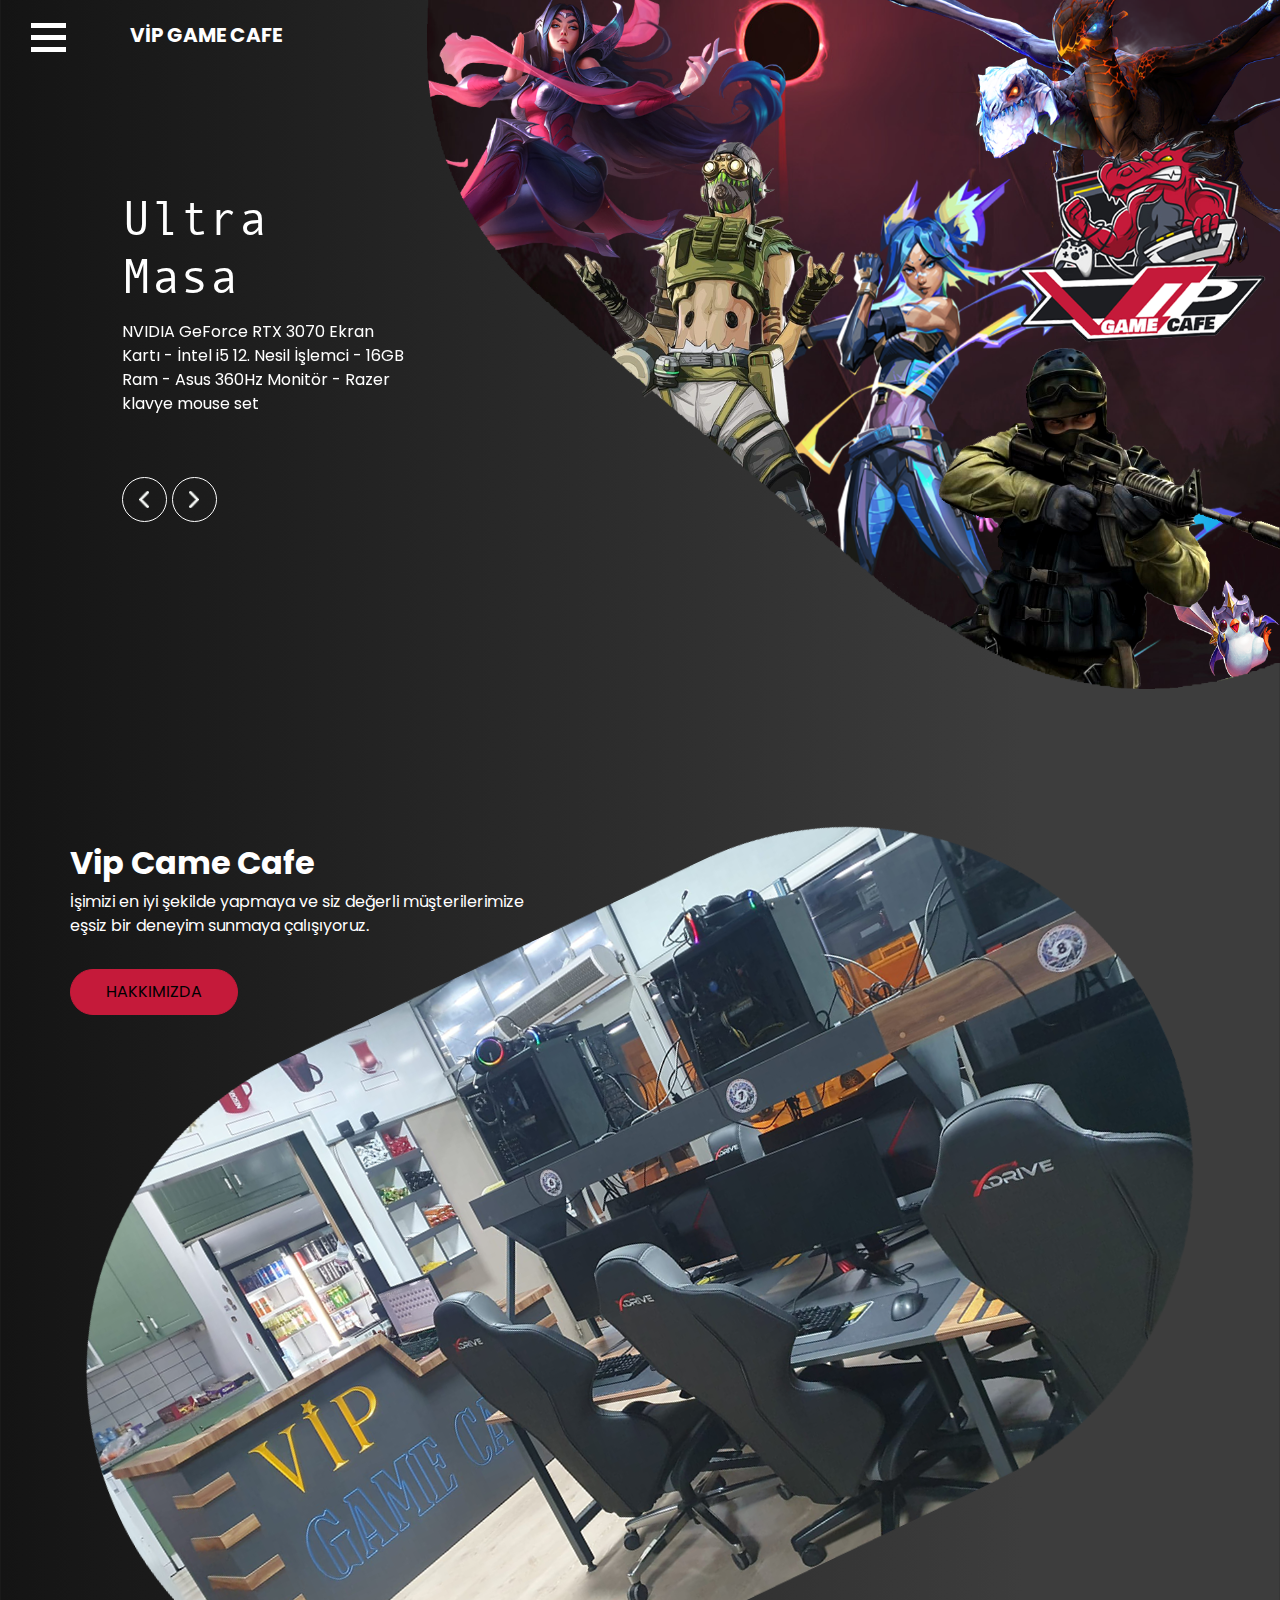
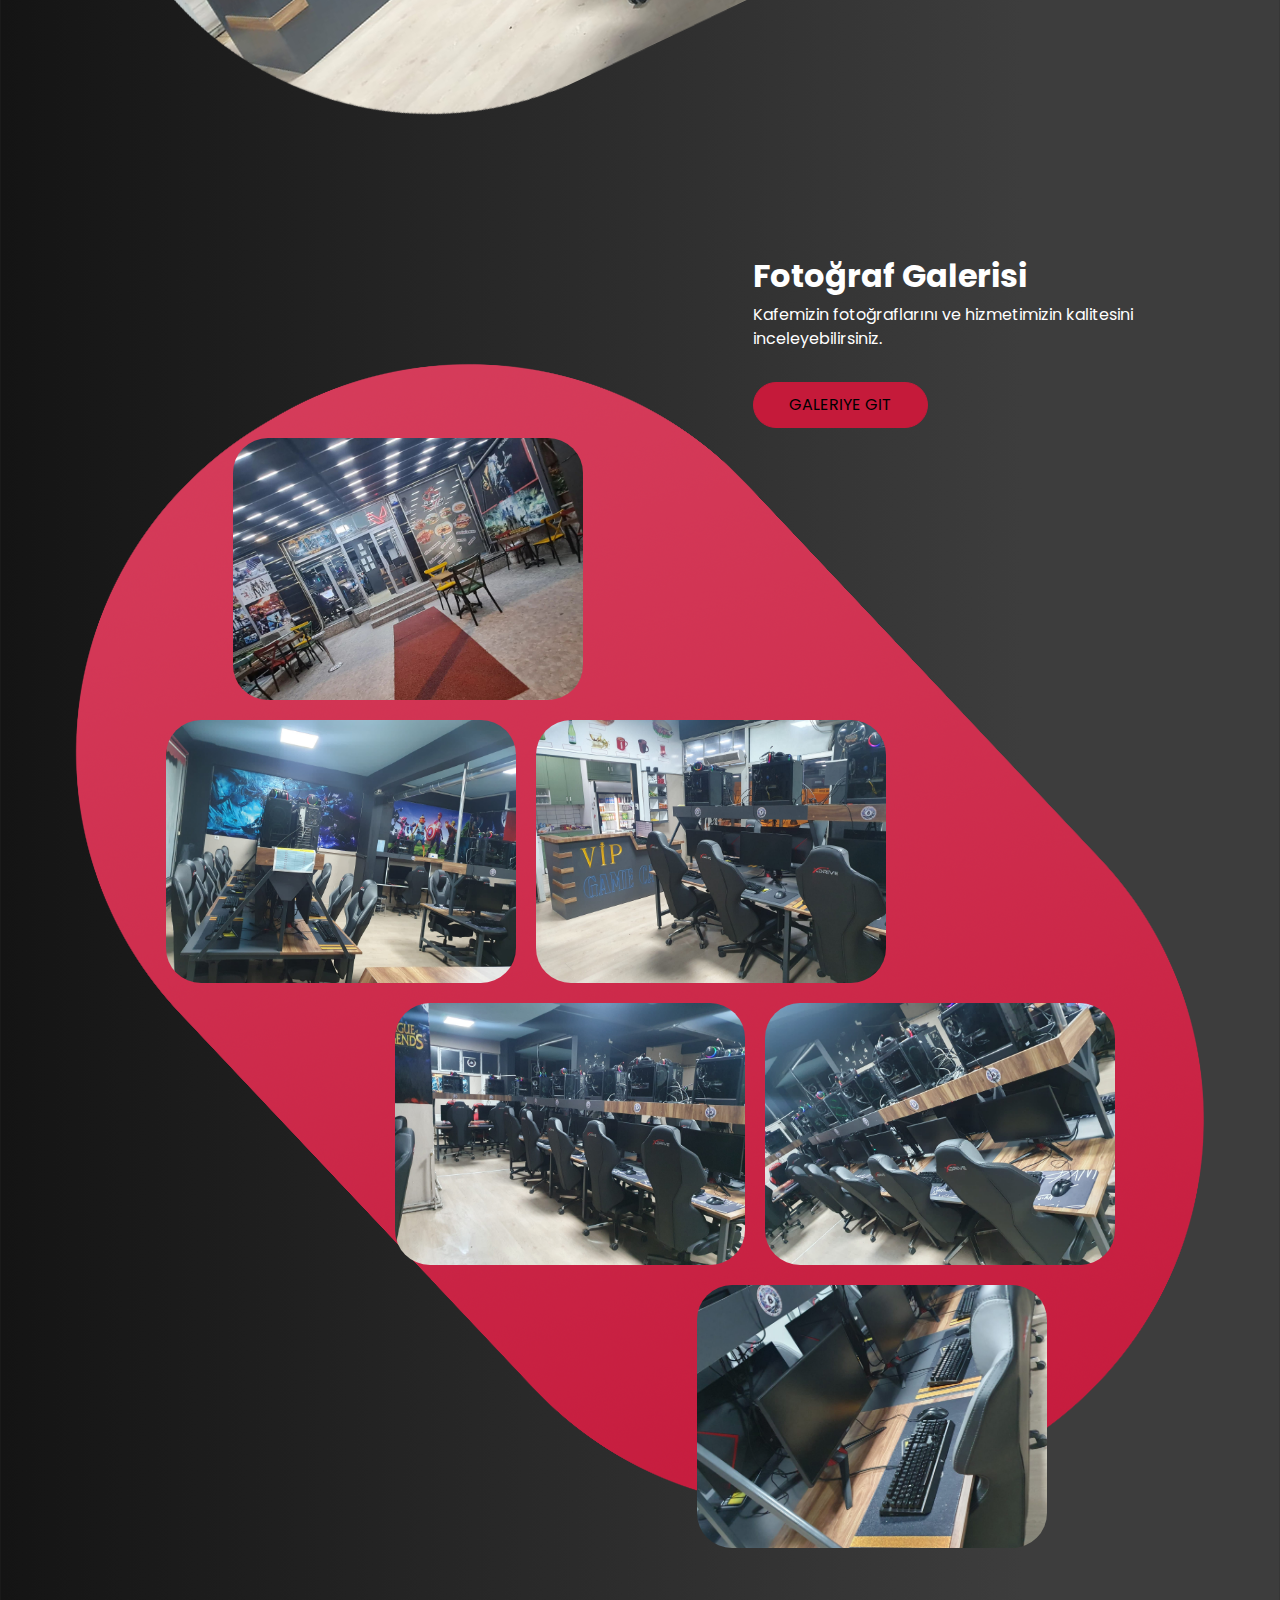
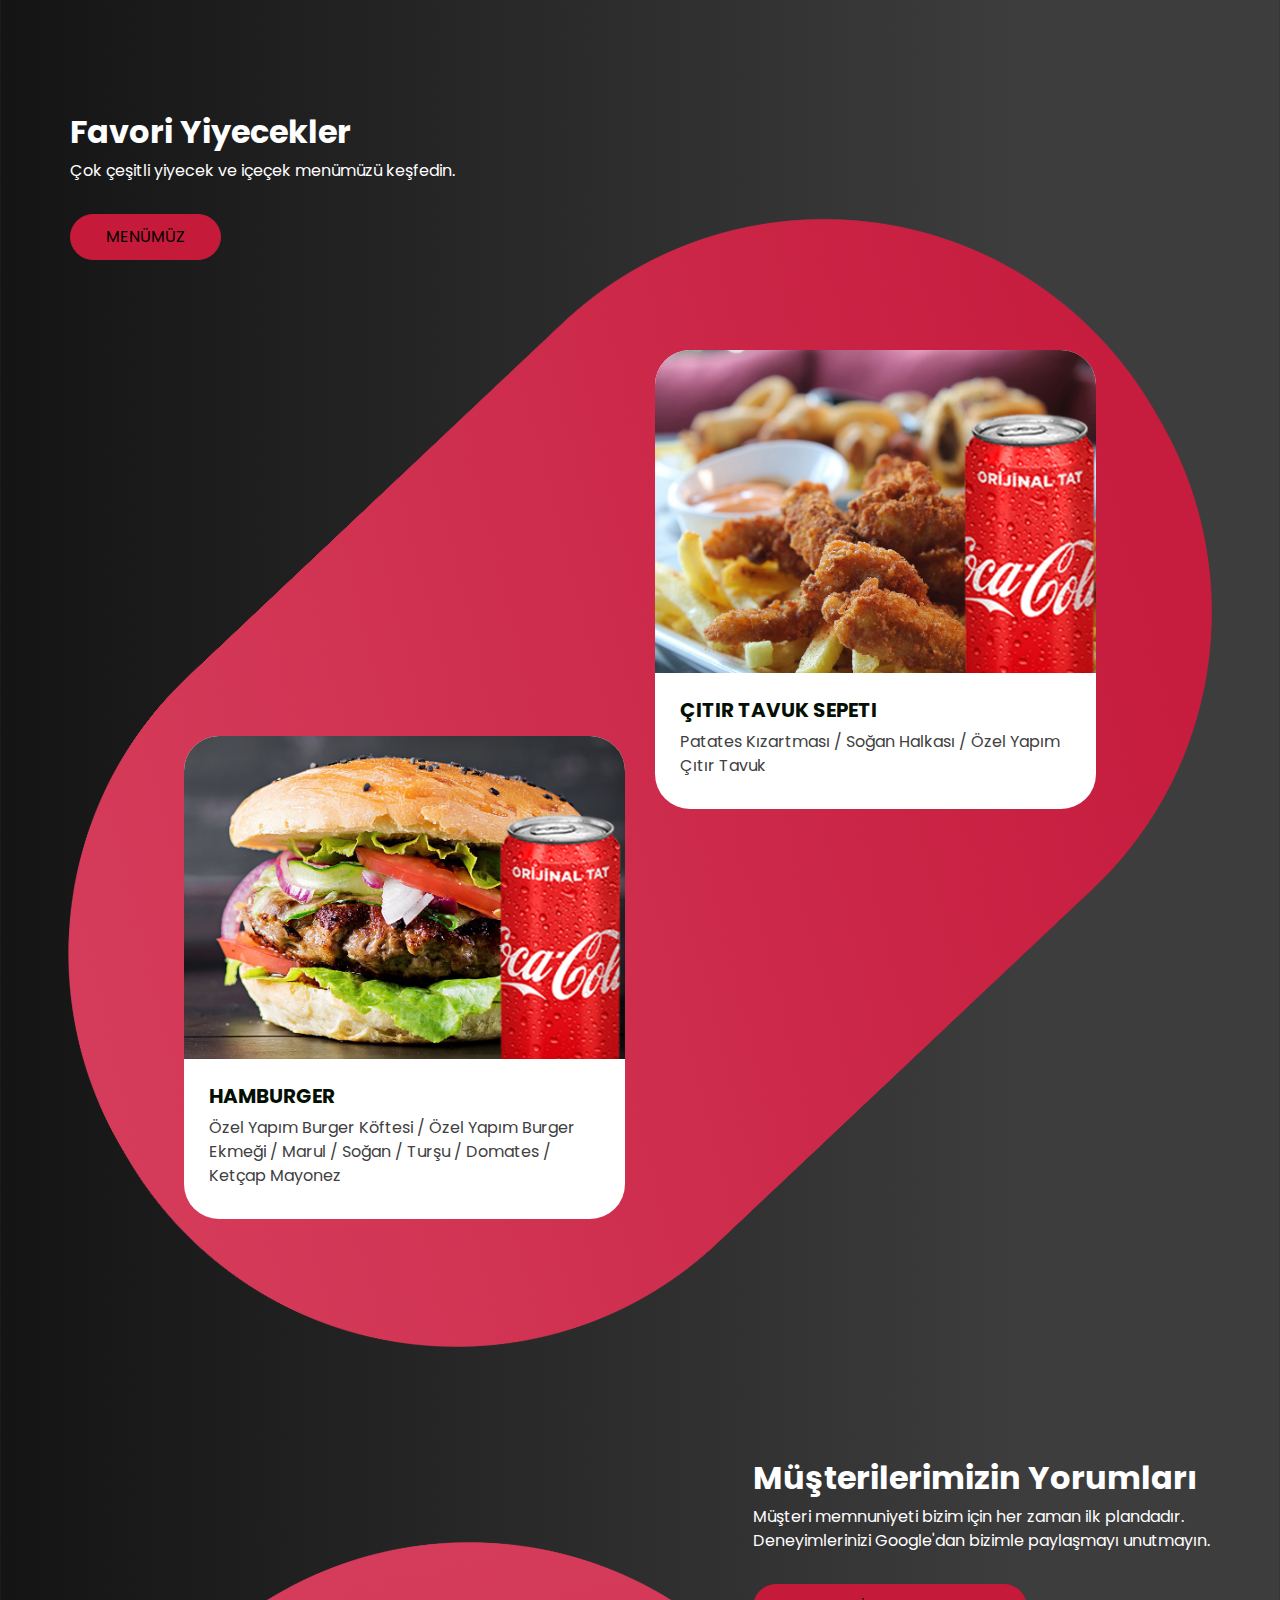
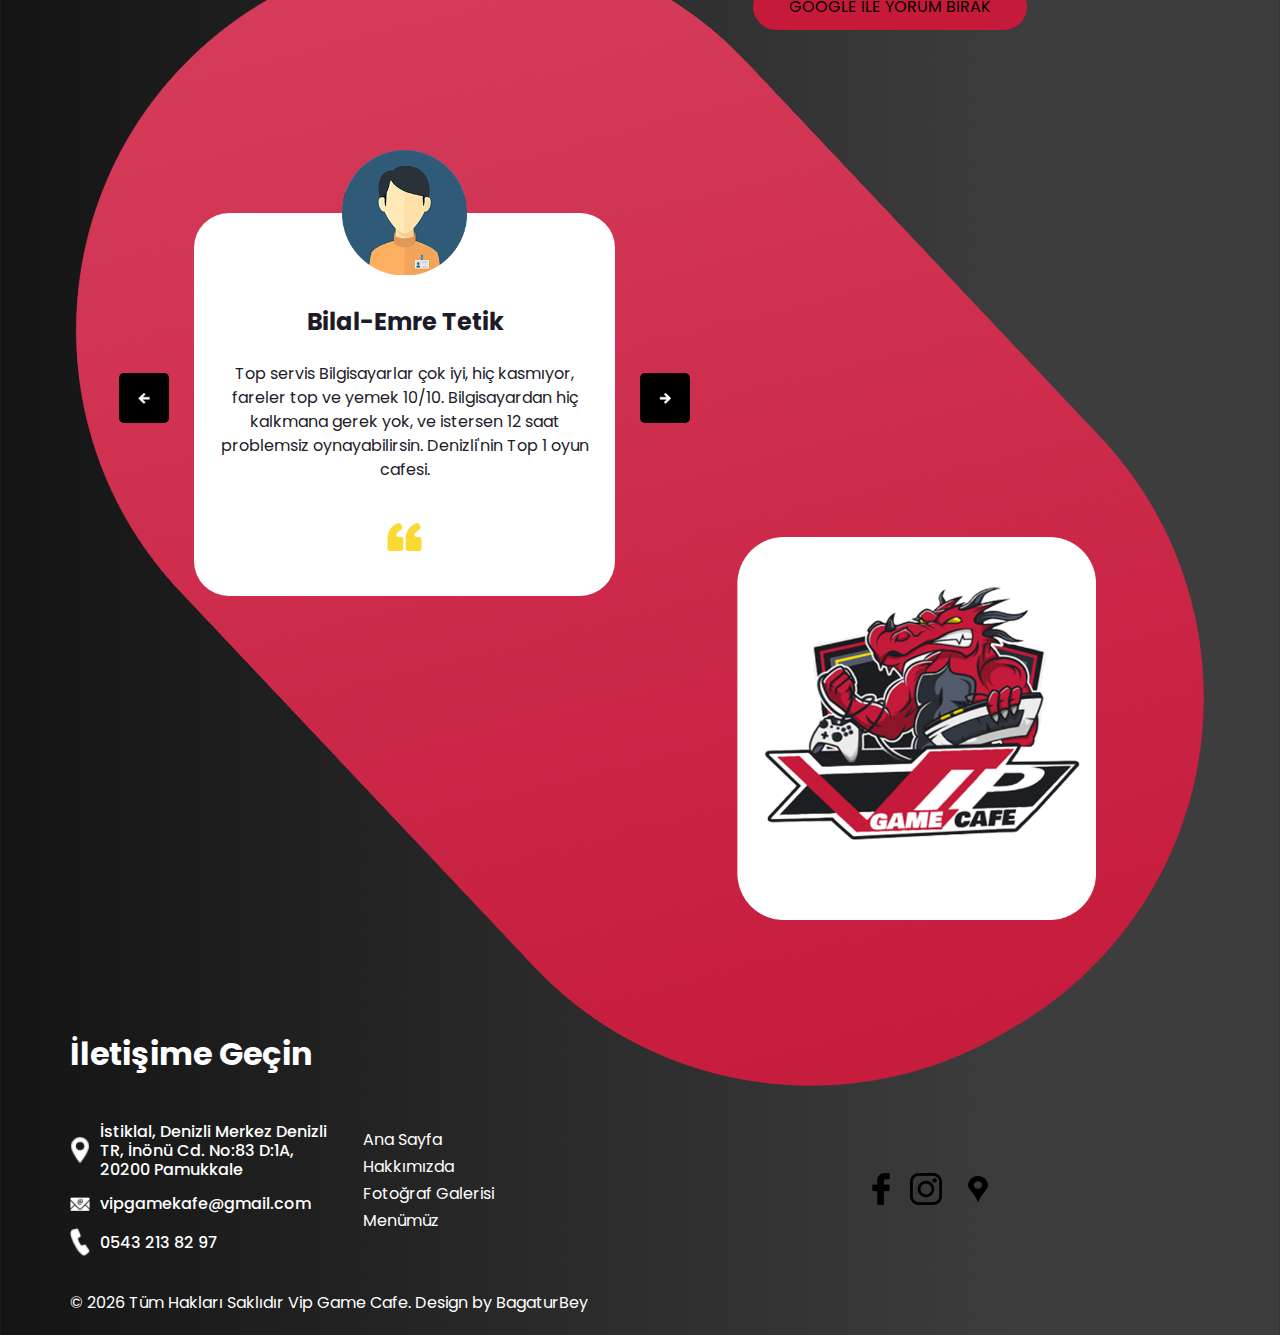
==== commit e482f48f: "Add files via upload" ====
--- a/index.html
+++ b/index.html
@@ -269,8 +269,7 @@
                     </h5>
                   </div>
                   <p>
-                    Hamburgerle ilgili yazılar gelecek. Hamburgerle ilgili yazılar gelecek. Hamburgerle ilgili yazılar
-                    gelecek.
+                    Özel Yapım Burger Köftesi / Özel Yapım Burger Ekmeği / Marul / Soğan / Turşu / Domates / Ketçap Mayonez
                   </p>
                 </div>
               </div>
@@ -283,12 +282,11 @@
                 <div class="blog-detail">
                   <div class="blog_title">
                     <h5>
-                      Çıtır Tavuk
+                      Çıtır Tavuk Sepeti
                     </h5>
                   </div>
                   <p>
-                    Tavuk Burger ile ilgili yazılar gelecek. Tavuk Burger ile ilgili yazılar gelecek. Tavuk Burger ile
-                    ilgili yazılar gelecek.
+                    Patates Kızartması / Soğan Halkası / Özel Yapım Çıtır Tavuk
                   </p>
                 </div>
               </div>
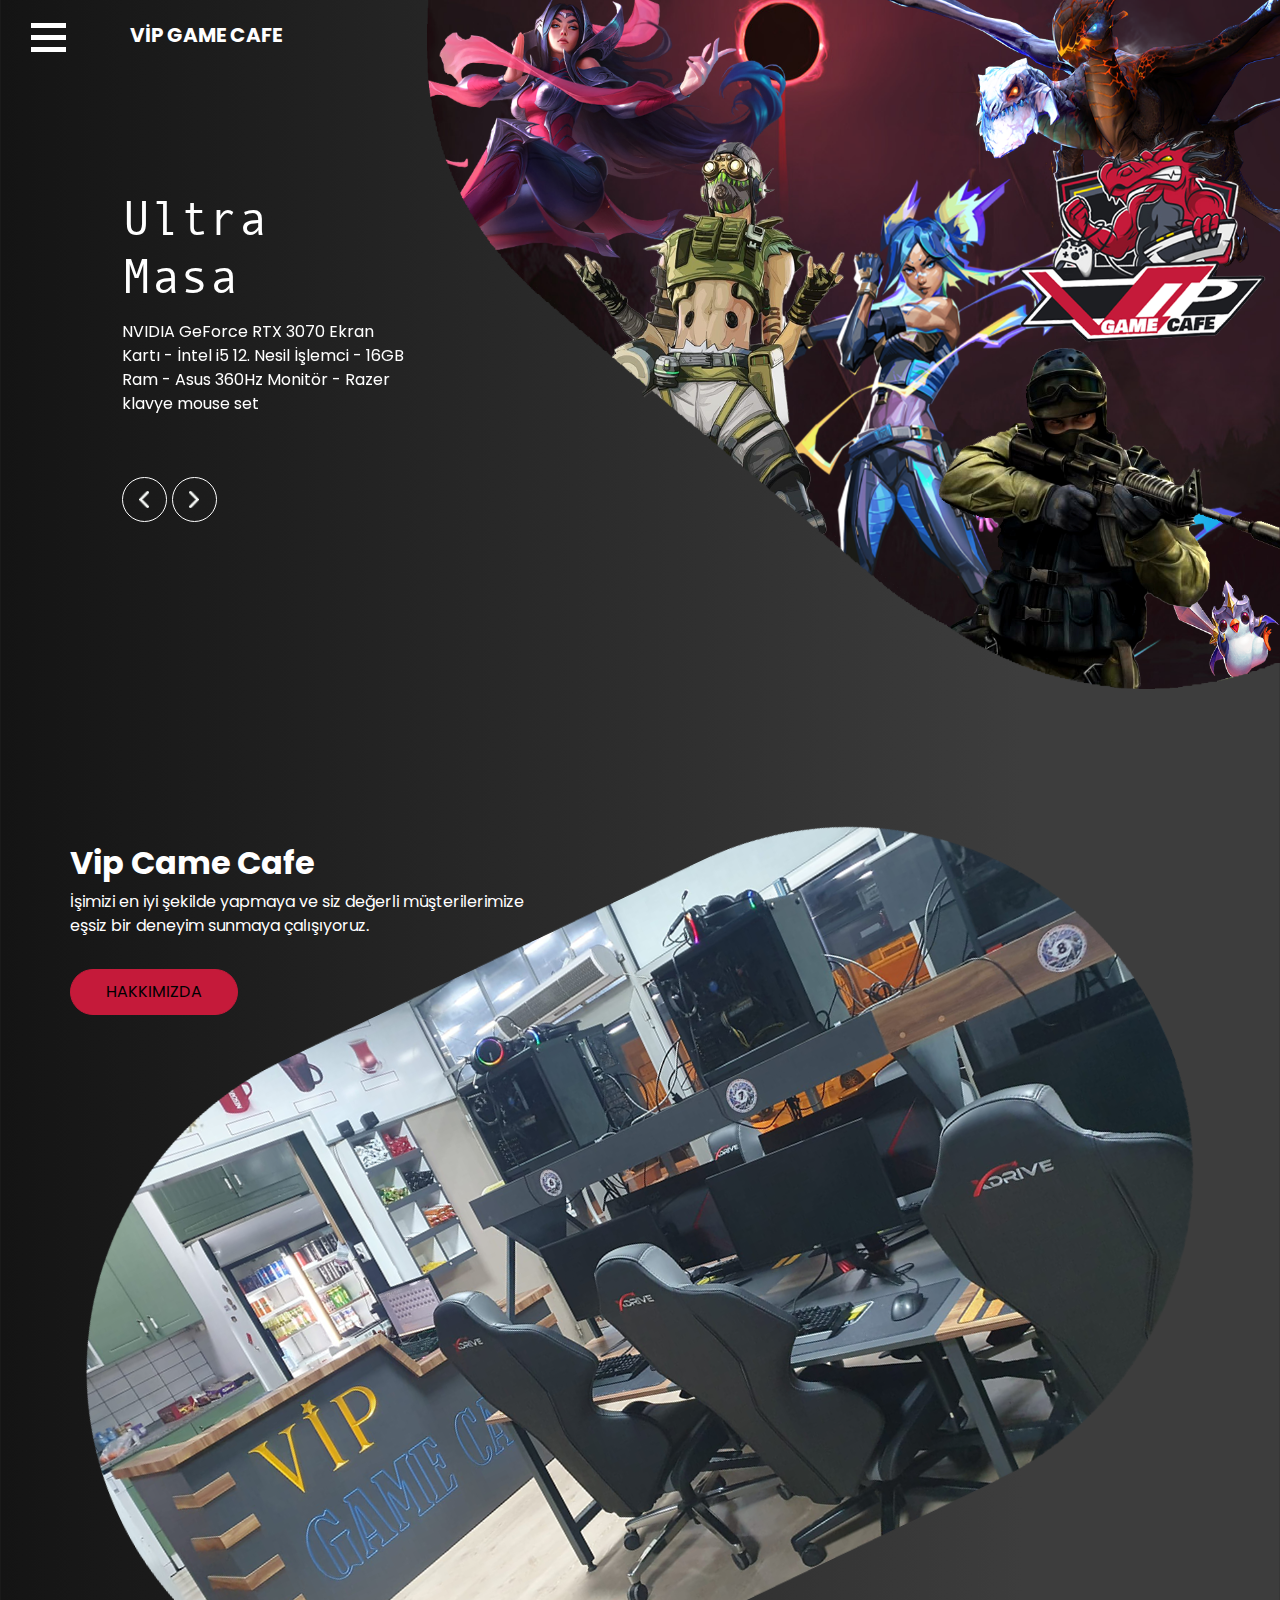
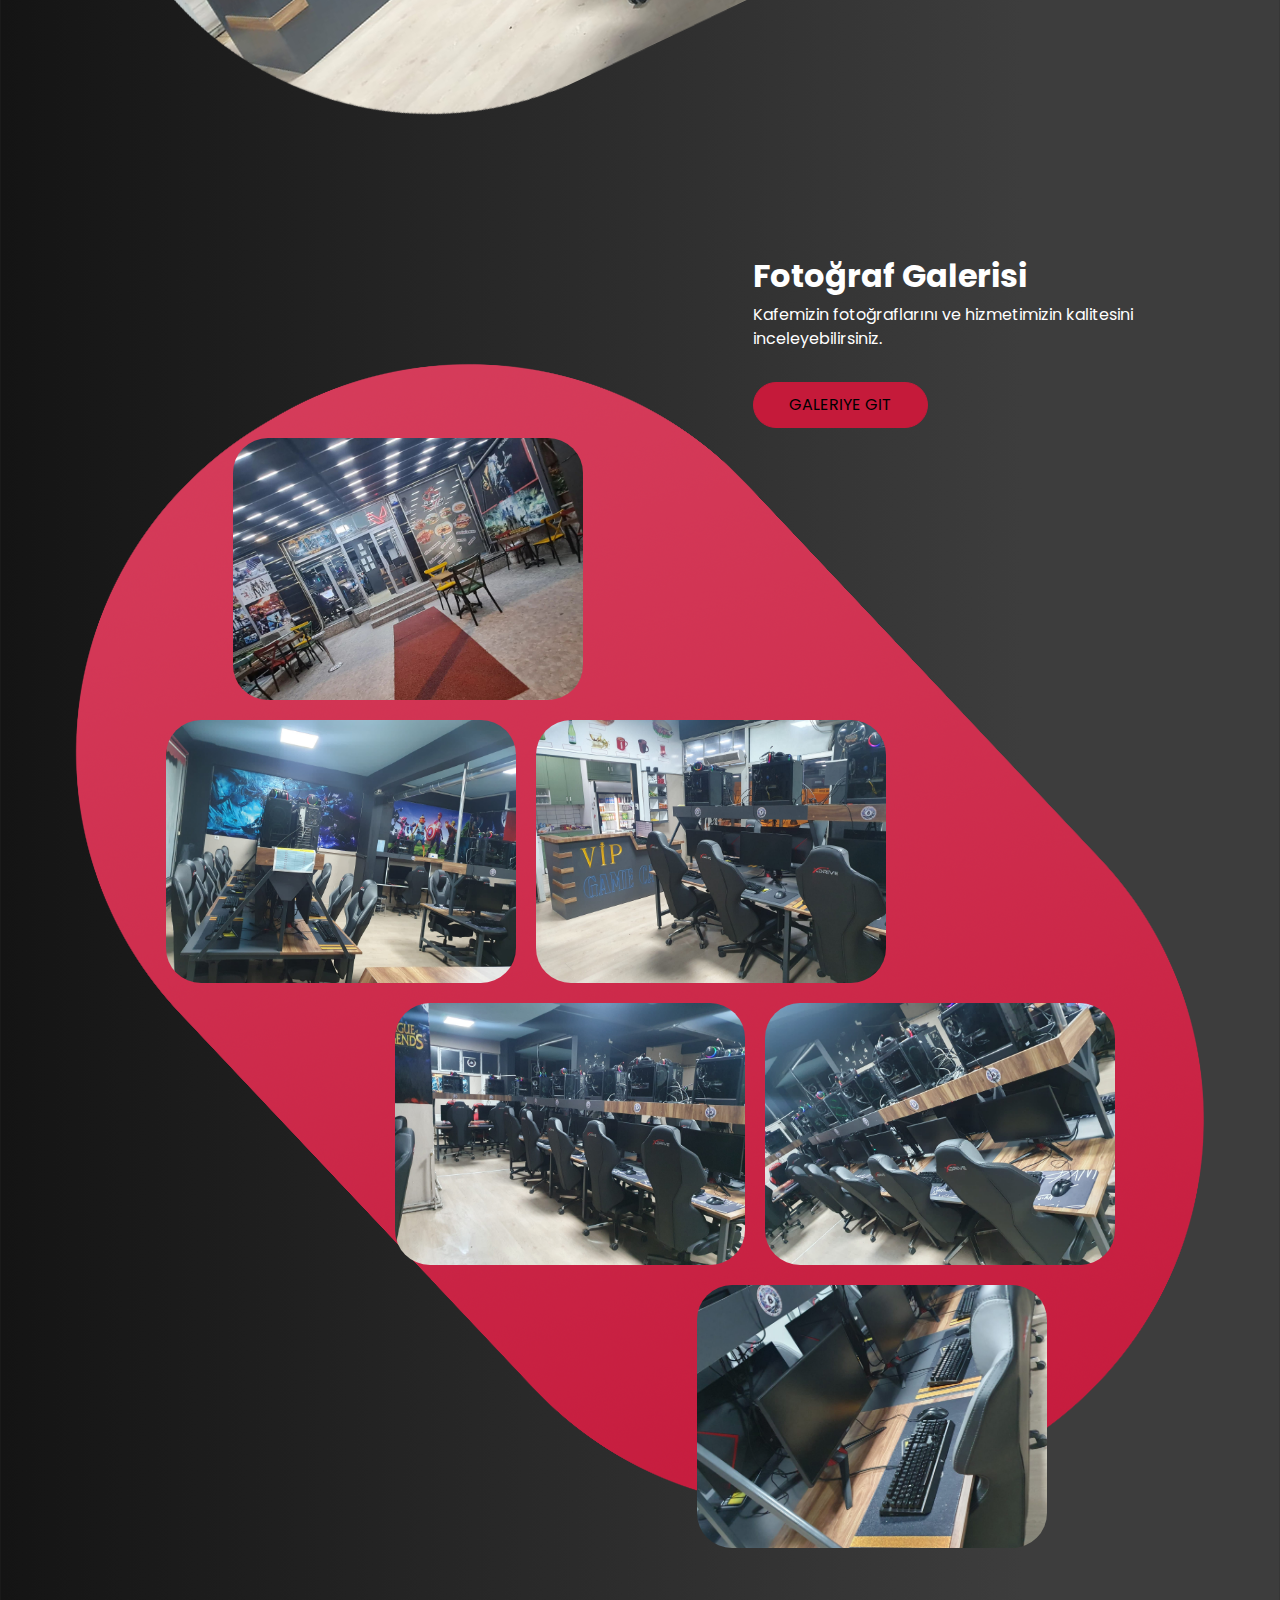
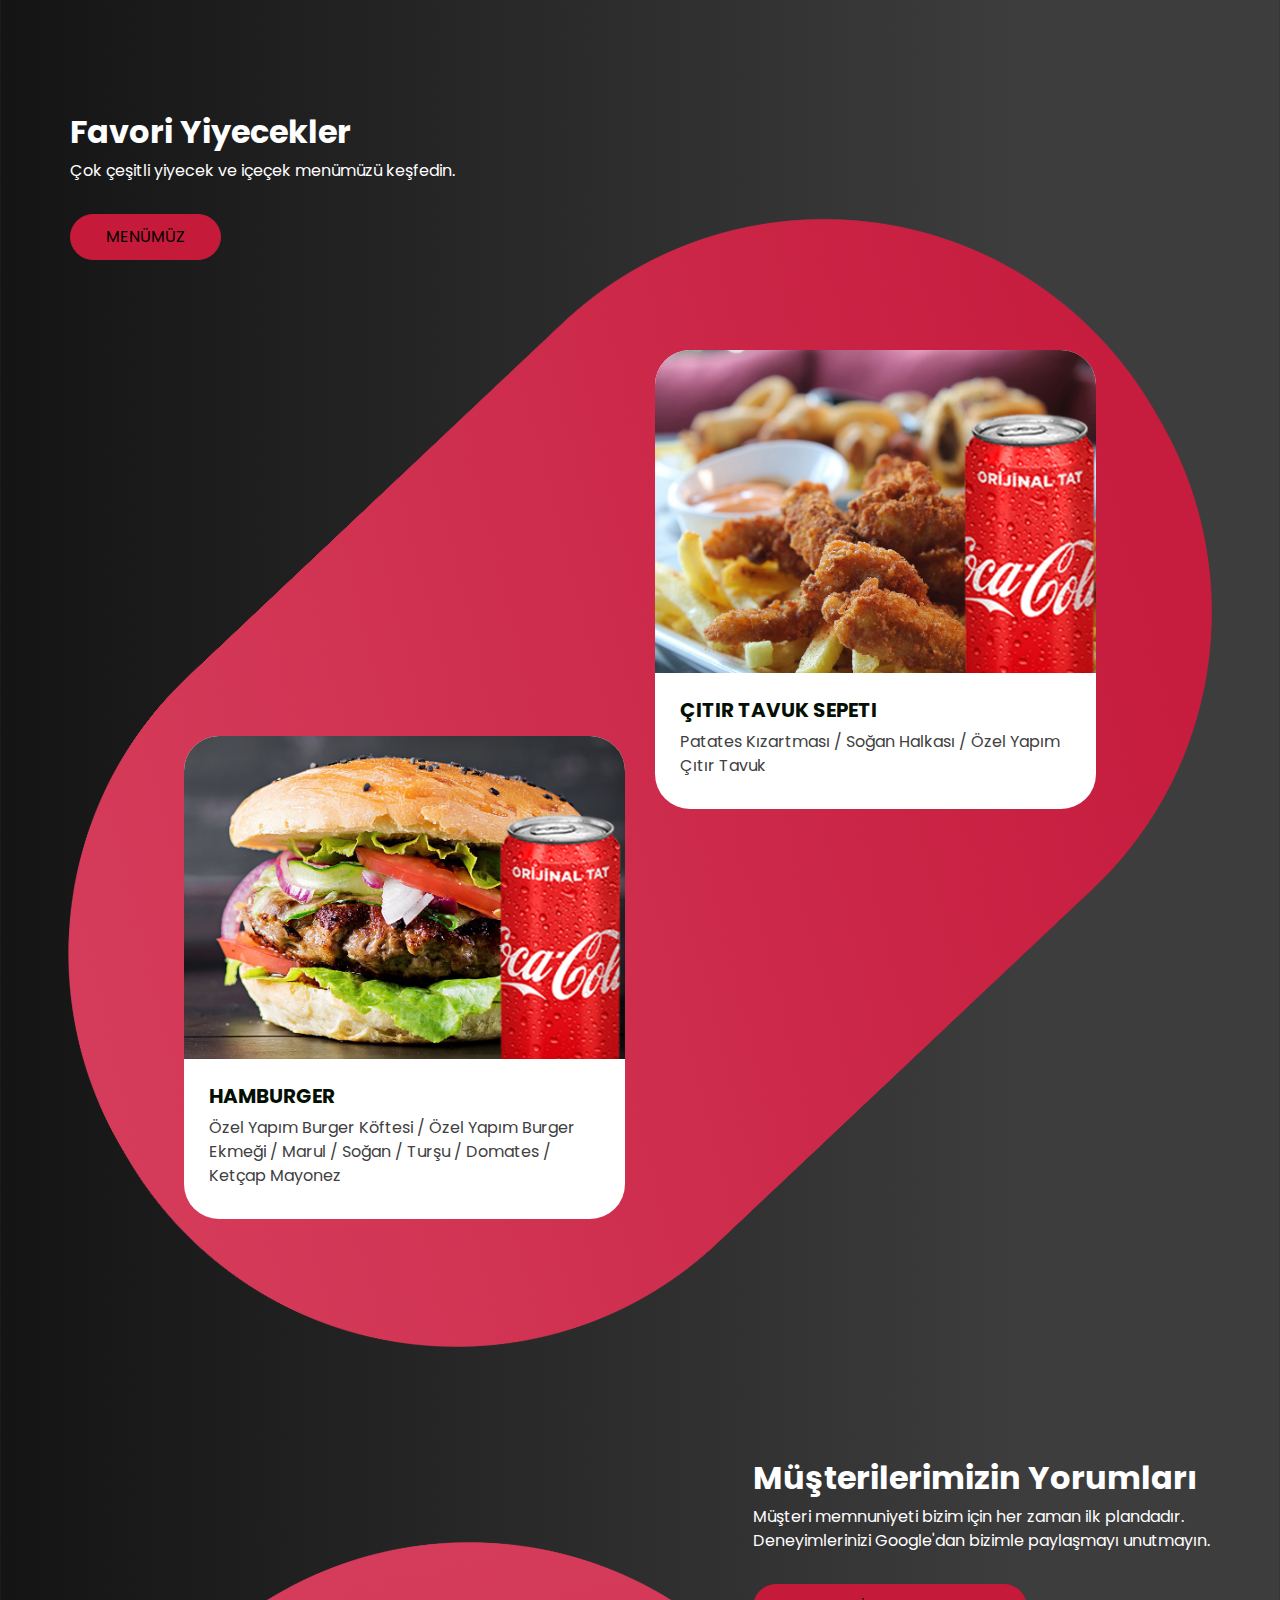
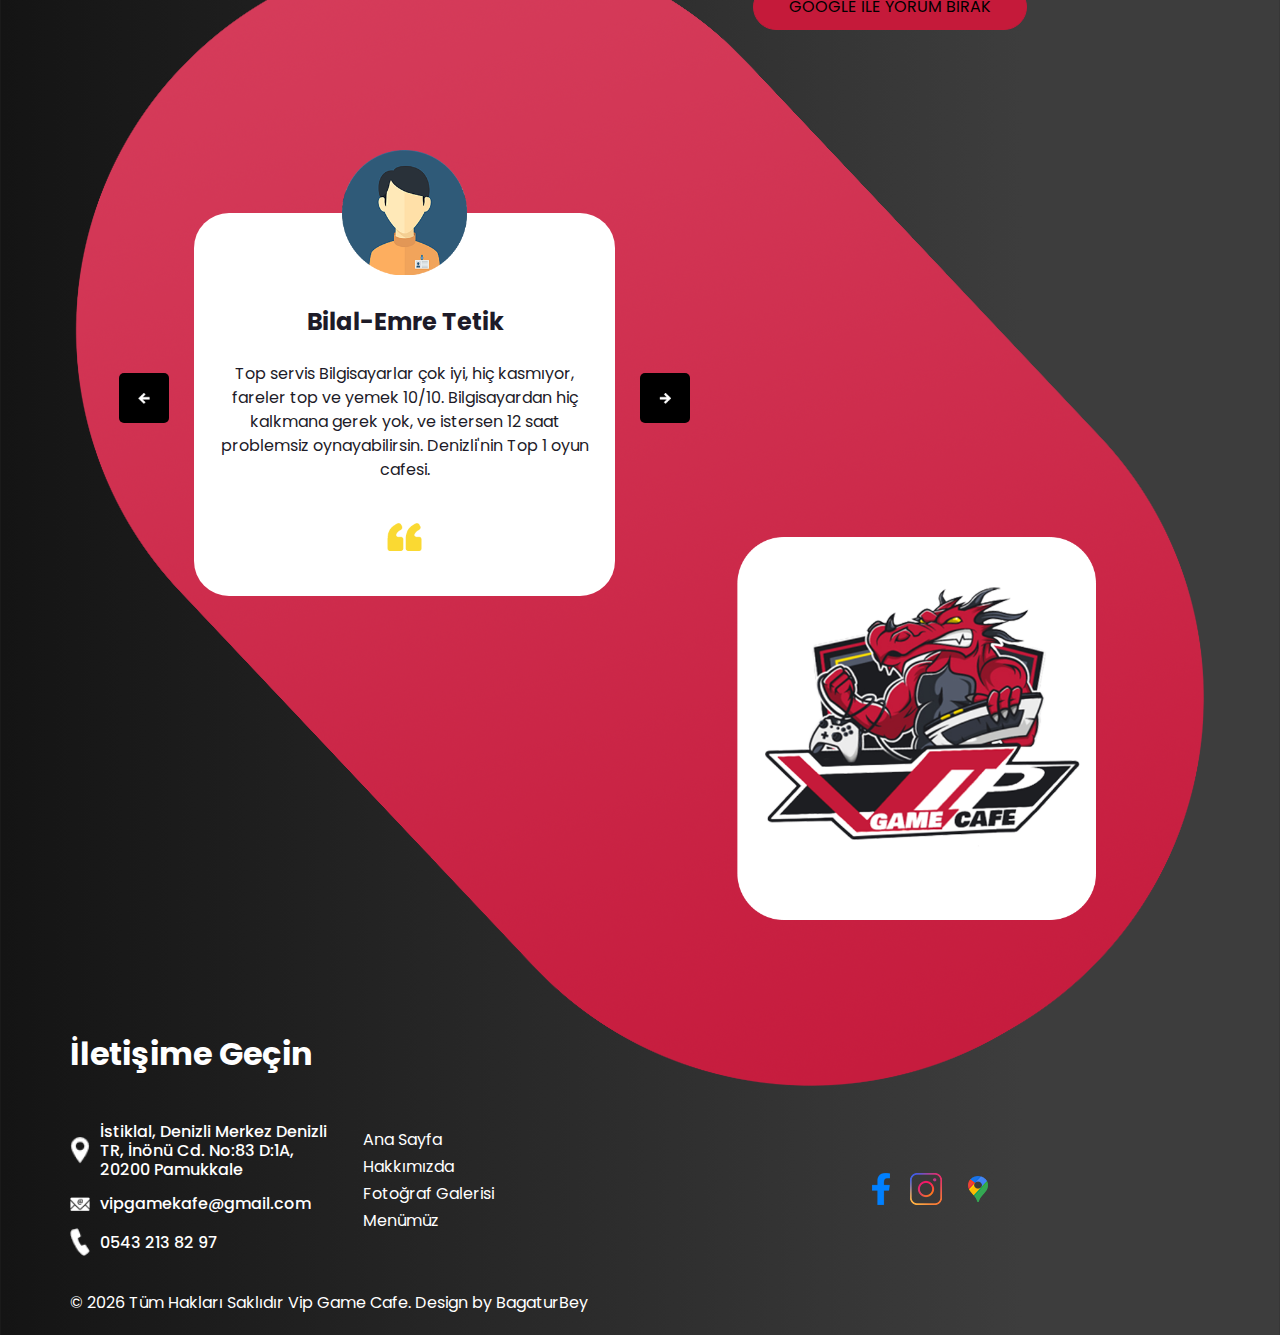
==== commit 5276178e: "Add files via upload" ====
--- a/index.html
+++ b/index.html
@@ -727,7 +727,7 @@
           <div class="row">
             <div class="col-md-4 col-lg-3">
               <div class="info_contact ">
-                <a class="link-box">
+                <a href="https://goo.gl/maps/Cx3N8Kkqmcoa3sSp8" class="link-box">
                   <div class="img-box">
                     <img src="images/location.png" alt="vipgamecafeadres, vip game cafe adres" />
                   </div>
@@ -737,7 +737,7 @@
                     </h6>
                   </div>
                 </a>
-                <a class="link-box">
+                <a href="mailto:vipgamekafe@gmail.com" class="link-box">
                   <div class="img-box">
                     <img src="images/mail.png" alt="vipgamecafemail, vip game cafe mail" />
                   </div>
@@ -747,9 +747,9 @@
                     </h6>
                   </div>
                 </a>
-                <a class="link-box">
-                  <div class="img-box">
-                    <img src="images/call.png" alt="vipgamecafetelefon, vip game cafe telefon" />
+                <a href="tel://+905432138297" class="link-box">
+                  <div  class="img-box">
+                    <img  src="images/call.png" alt="vipgamecafetelefon, vip game cafe telefon" />
                   </div>
                   <div class="detail-box">
                     <h6>
--- a/css/responsive.css
+++ b/css/responsive.css
@@ -92,10 +92,6 @@
 
     .footer_section {
         text-align: center;
-    }
-
-    .social_box {
-        filter: invert(100%);
     }
 
 }
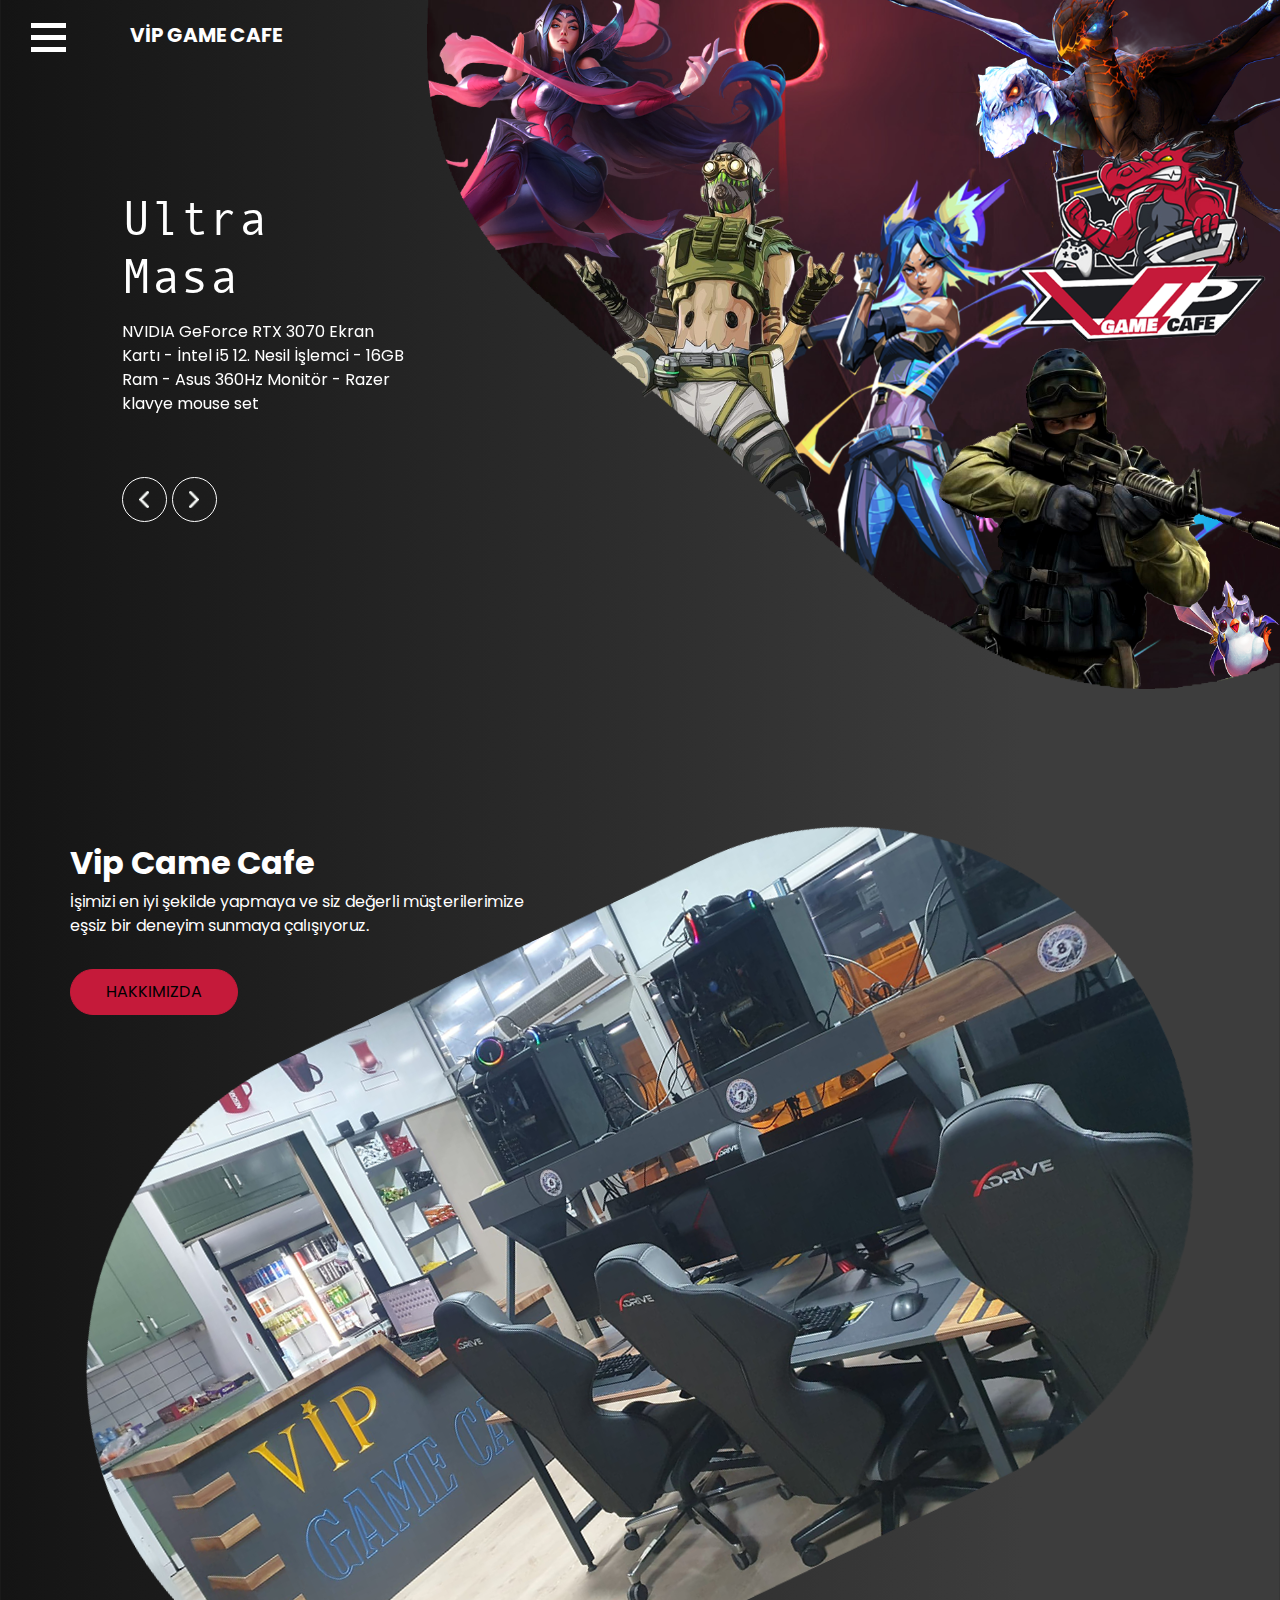
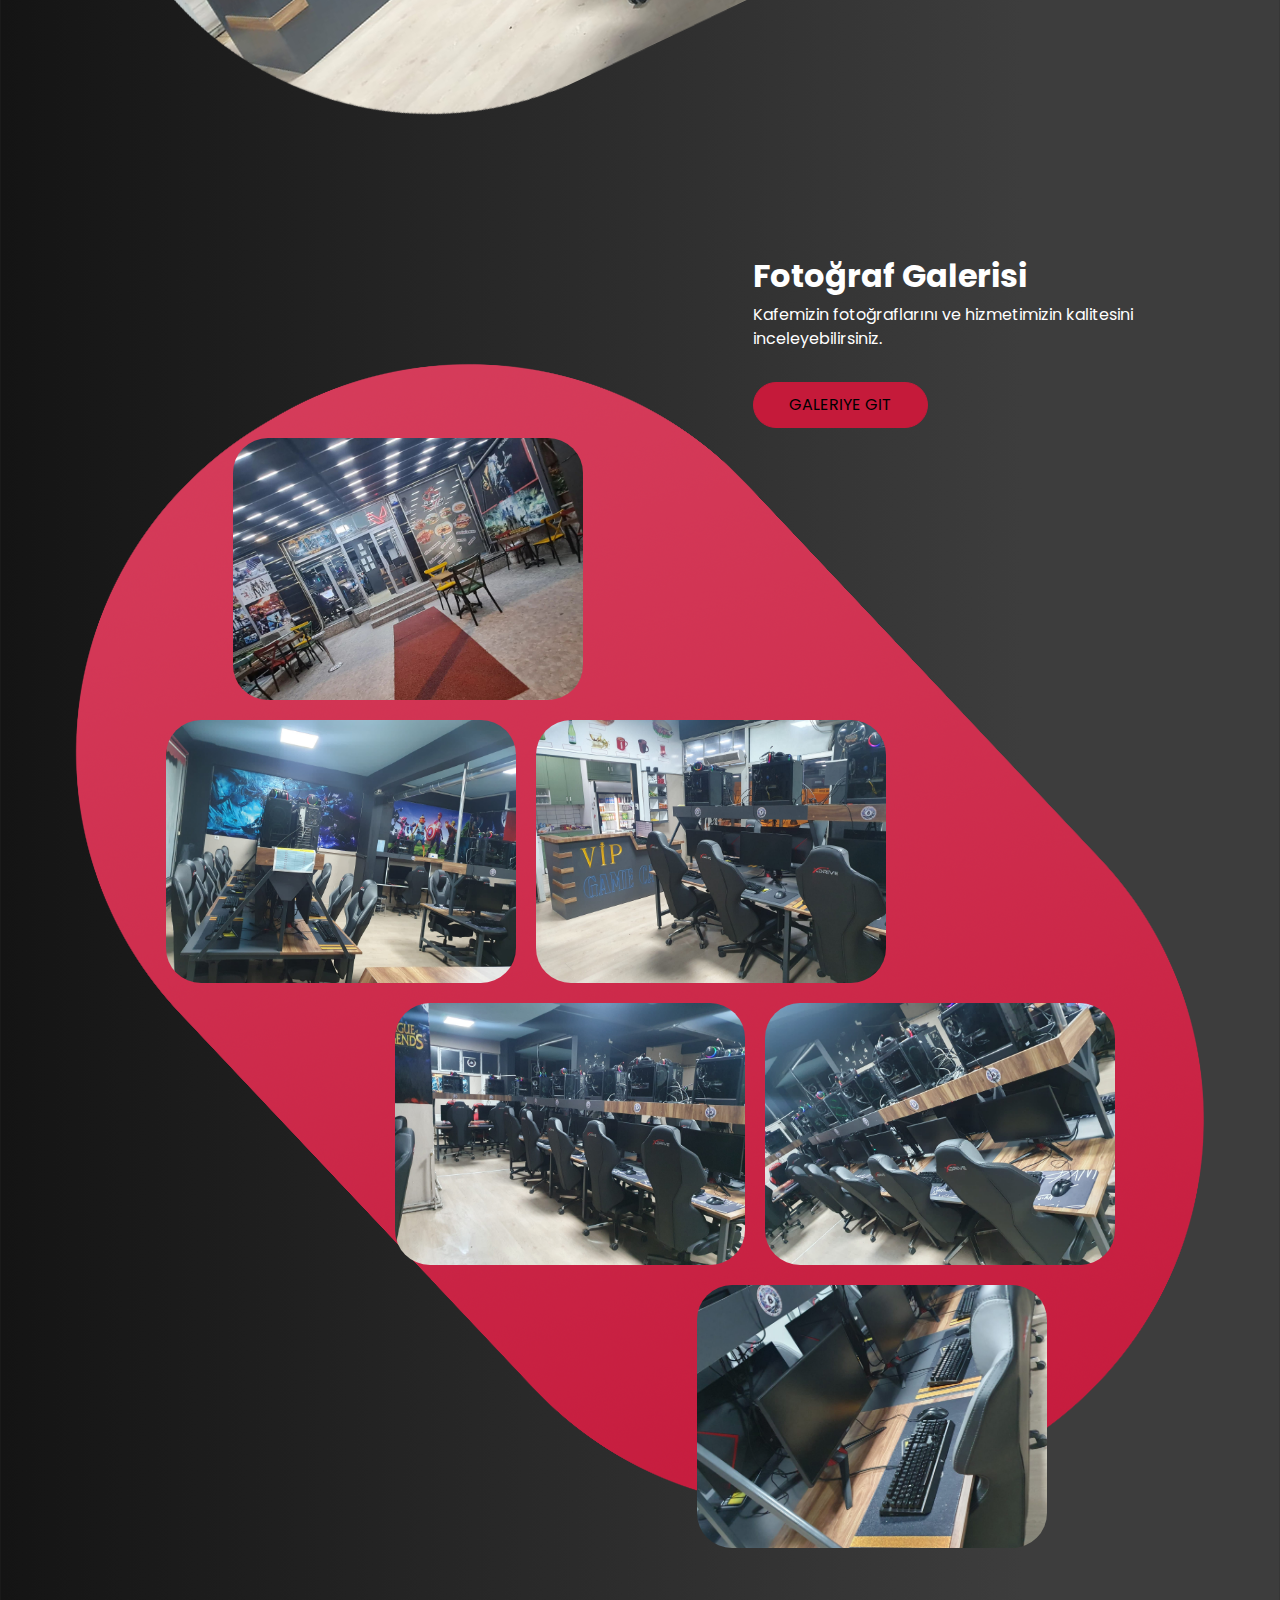
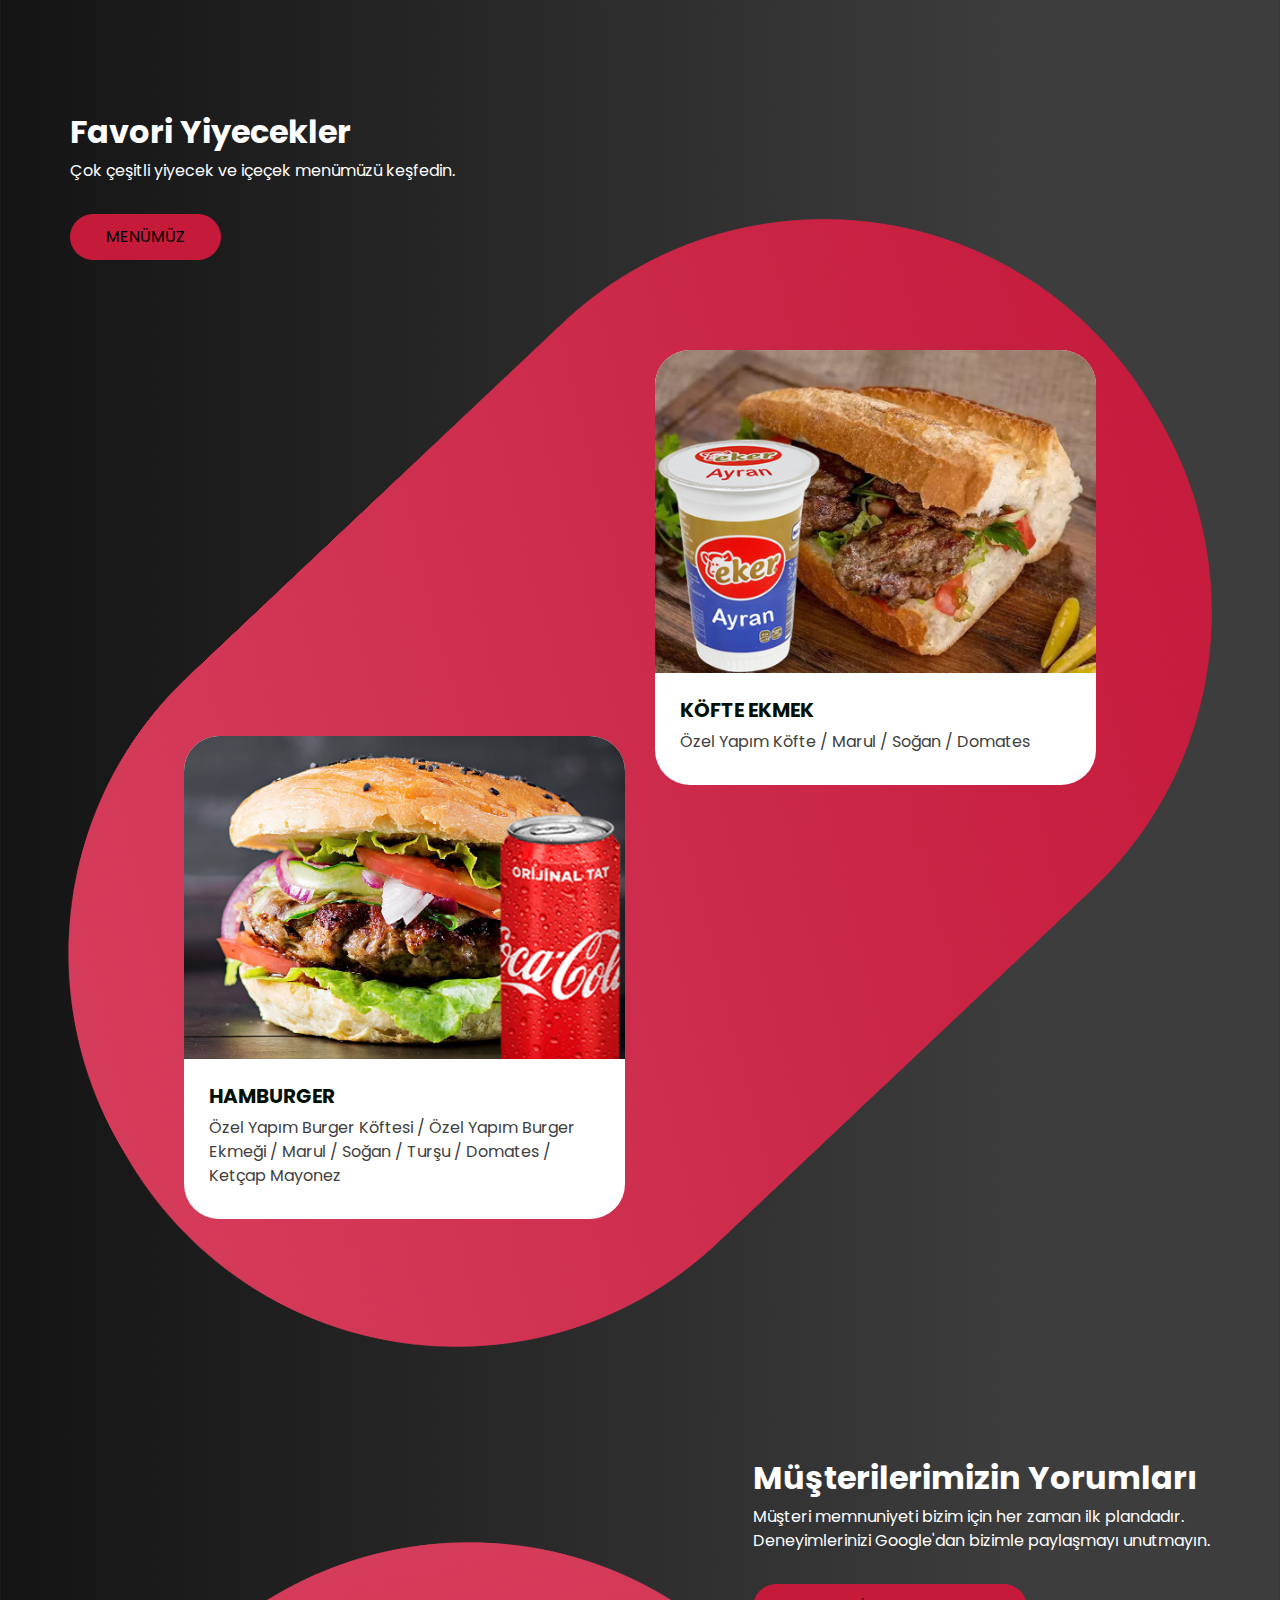
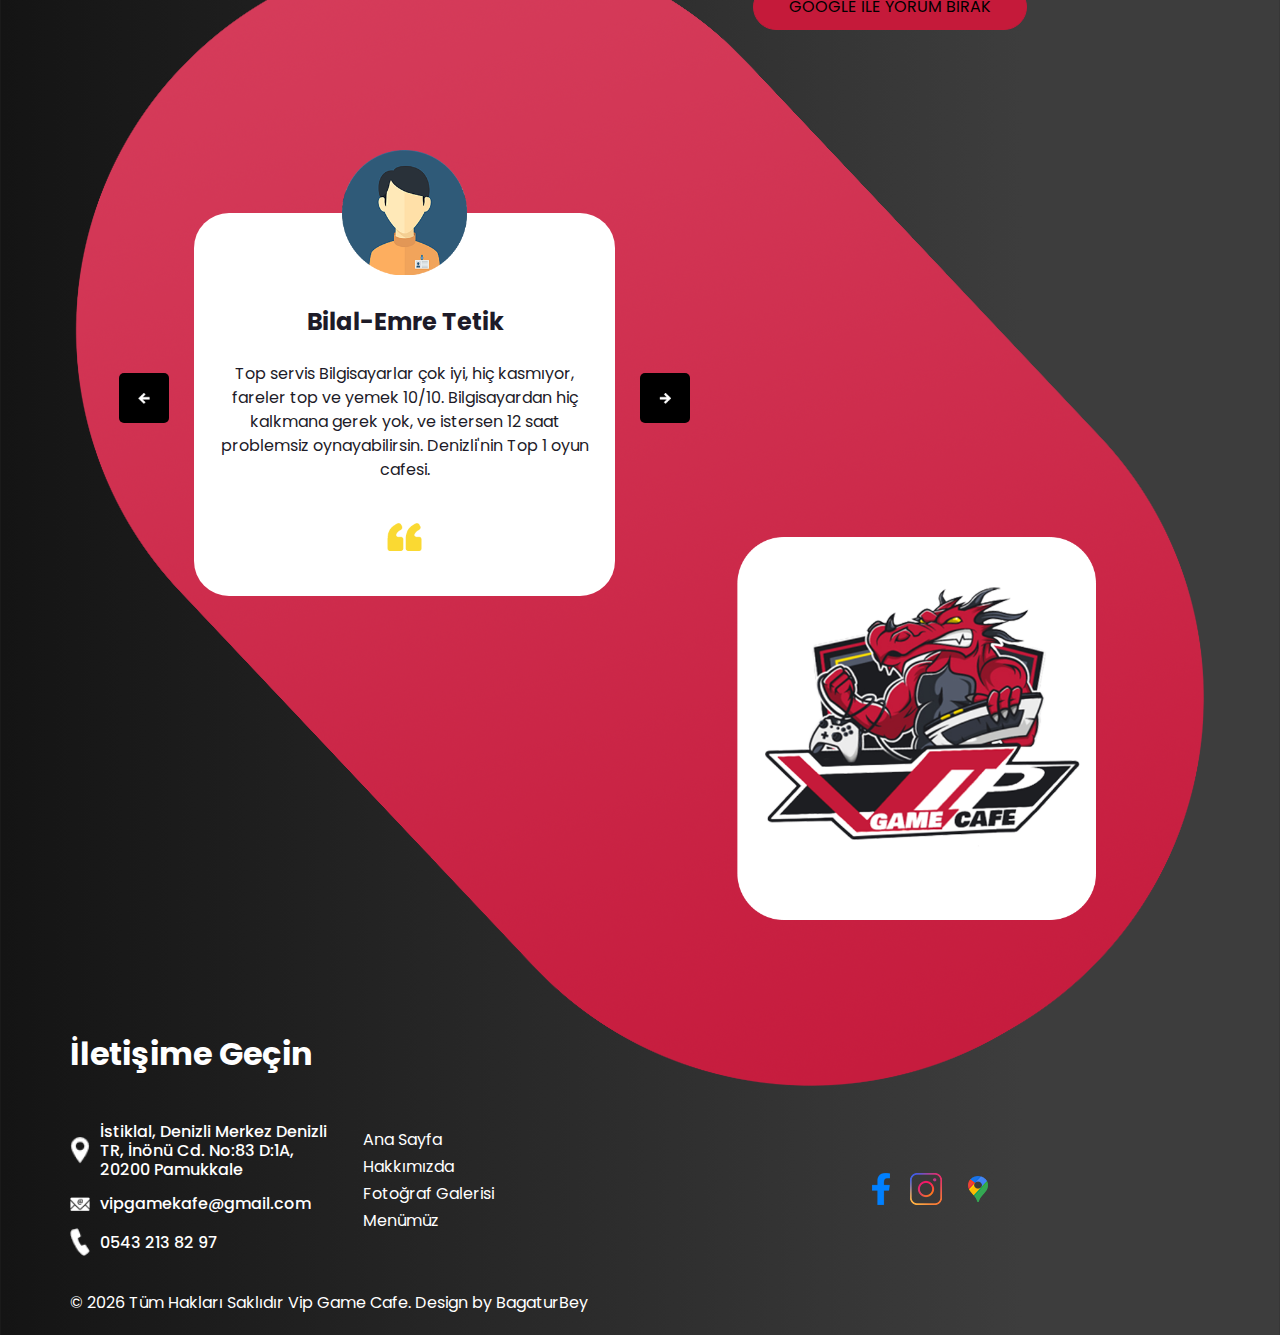
==== commit 6f2e3fac: "Add files via upload" ====
--- a/index.html
+++ b/index.html
@@ -29,17 +29,17 @@
 
   <script type="text/javascript">
     (function () {
-        var options = {
-            whatsapp: "905432138297",
-            call_to_action: "Merhaba size nasıl yardımcı olabiliriz?",
-            position: "right",
-        };
-        var proto = document.location.protocol, host = "getbutton.io", url = proto + "//static." + host;
-        var s = document.createElement('script'); s.type = 'text/javascript'; s.async = true; s.src = url + '/widget-send-button/js/init.js';
-        s.onload = function () { WhWidgetSendButton.init(host, proto, options); };
-        var x = document.getElementsByTagName('script')[0]; x.parentNode.insertBefore(s, x);
+      var options = {
+        whatsapp: "905432138297",
+        call_to_action: "Merhaba size nasıl yardımcı olabiliriz?",
+        position: "right",
+      };
+      var proto = document.location.protocol, host = "getbutton.io", url = proto + "//static." + host;
+      var s = document.createElement('script'); s.type = 'text/javascript'; s.async = true; s.src = url + '/widget-send-button/js/init.js';
+      s.onload = function () { WhWidgetSendButton.init(host, proto, options); };
+      var x = document.getElementsByTagName('script')[0]; x.parentNode.insertBefore(s, x);
     })();
-</script>
+  </script>
 
 </head>
 
@@ -92,7 +92,8 @@
                       Masa
                     </h1>
                     <p>
-                      NVIDIA GeForce RTX 3070 Ekran Kartı - İntel i5 12. Nesil İşlemci - 16GB Ram - Asus 360Hz Monitör - Razer klavye mouse set
+                      NVIDIA GeForce RTX 3070 Ekran Kartı - İntel i5 12. Nesil İşlemci - 16GB Ram - Asus 360Hz Monitör -
+                      Razer klavye mouse set
                     </p>
                   </div>
                 </div>
@@ -103,7 +104,8 @@
                       Masa
                     </h1>
                     <p>
-                      NVIDIA GeForce RTX 3060Ti Ekran Karı - İntel i5 11. Nesil İşlemci - 16GB Ram - Asus 240Hz Monitör - Razer klavye mouse set
+                      NVIDIA GeForce RTX 3060Ti Ekran Karı - İntel i5 11. Nesil İşlemci - 16GB Ram - Asus 240Hz Monitör
+                      - Razer klavye mouse set
                     </p>
                   </div>
                 </div>
@@ -114,7 +116,19 @@
                       Masa
                     </h1>
                     <p>
-                      NVIDIA GeForce RTX 2060 & 2060 Super Ekran Karı - İntel i5 10. Nesil İşlemci - 16GB Ram - 165Hz & 144Hz Monitör - Razer klavye mouse set
+                      NVIDIA GeForce RTX 2060 & 2060 Super Ekran Karı - İntel i5 10. Nesil İşlemci - 16GB Ram - 165Hz &
+                      144Hz Monitör - Razer klavye mouse set
+                    </p>
+                  </div>
+                </div>
+                <div class="carousel-item">
+                  <div class="detail-box">
+                    <h1>
+                      Extra <br />
+                      Masa
+                    </h1>
+                    <p>
+                      NVIDIA GeForce RTX 4060 ti Ekran Karı - Amd Ryzen 9 İşlemci  - 16GB Ram - 540Hz Monitör - Razer klavye mouse set
                     </p>
                   </div>
                 </div>
@@ -269,7 +283,8 @@
                     </h5>
                   </div>
                   <p>
-                    Özel Yapım Burger Köftesi / Özel Yapım Burger Ekmeği / Marul / Soğan / Turşu / Domates / Ketçap Mayonez
+                    Özel Yapım Burger Köftesi / Özel Yapım Burger Ekmeği / Marul / Soğan / Turşu / Domates / Ketçap
+                    Mayonez
                   </p>
                 </div>
               </div>
@@ -277,16 +292,16 @@
             <div class="col-md-6">
               <div class="box b2">
                 <div class="img-box">
-                  <img src="images/blog1.jpg" alt="vipgamecafe, vip game cafe" />
+                  <img src="images/blog2.jpg" alt="vipgamecafe, vip game cafe" />
                 </div>
                 <div class="blog-detail">
                   <div class="blog_title">
                     <h5>
-                      Çıtır Tavuk Sepeti
+                      Köfte Ekmek
                     </h5>
                   </div>
                   <p>
-                    Patates Kızartması / Soğan Halkası / Özel Yapım Çıtır Tavuk
+                    Özel Yapım Köfte / Marul / Soğan / Domates
                   </p>
                 </div>
               </div>
@@ -310,7 +325,8 @@
               Müşterilerimizin Yorumları
             </h2>
             <p>
-              Müşteri memnuniyeti bizim için her zaman ilk plandadır. Deneyimlerinizi Google'dan bizimle paylaşmayı unutmayın.
+              Müşteri memnuniyeti bizim için her zaman ilk plandadır. Deneyimlerinizi Google'dan bizimle paylaşmayı
+              unutmayın.
             </p>
             <a href="https://goo.gl/maps/Cx3N8Kkqmcoa3sSp8">
               GOOGLE İLE YORUM BIRAK
@@ -748,8 +764,8 @@
                   </div>
                 </a>
                 <a href="tel://+905432138297" class="link-box">
-                  <div  class="img-box">
-                    <img  src="images/call.png" alt="vipgamecafetelefon, vip game cafe telefon" />
+                  <div class="img-box">
+                    <img src="images/call.png" alt="vipgamecafetelefon, vip game cafe telefon" />
                   </div>
                   <div class="detail-box">
                     <h6>
